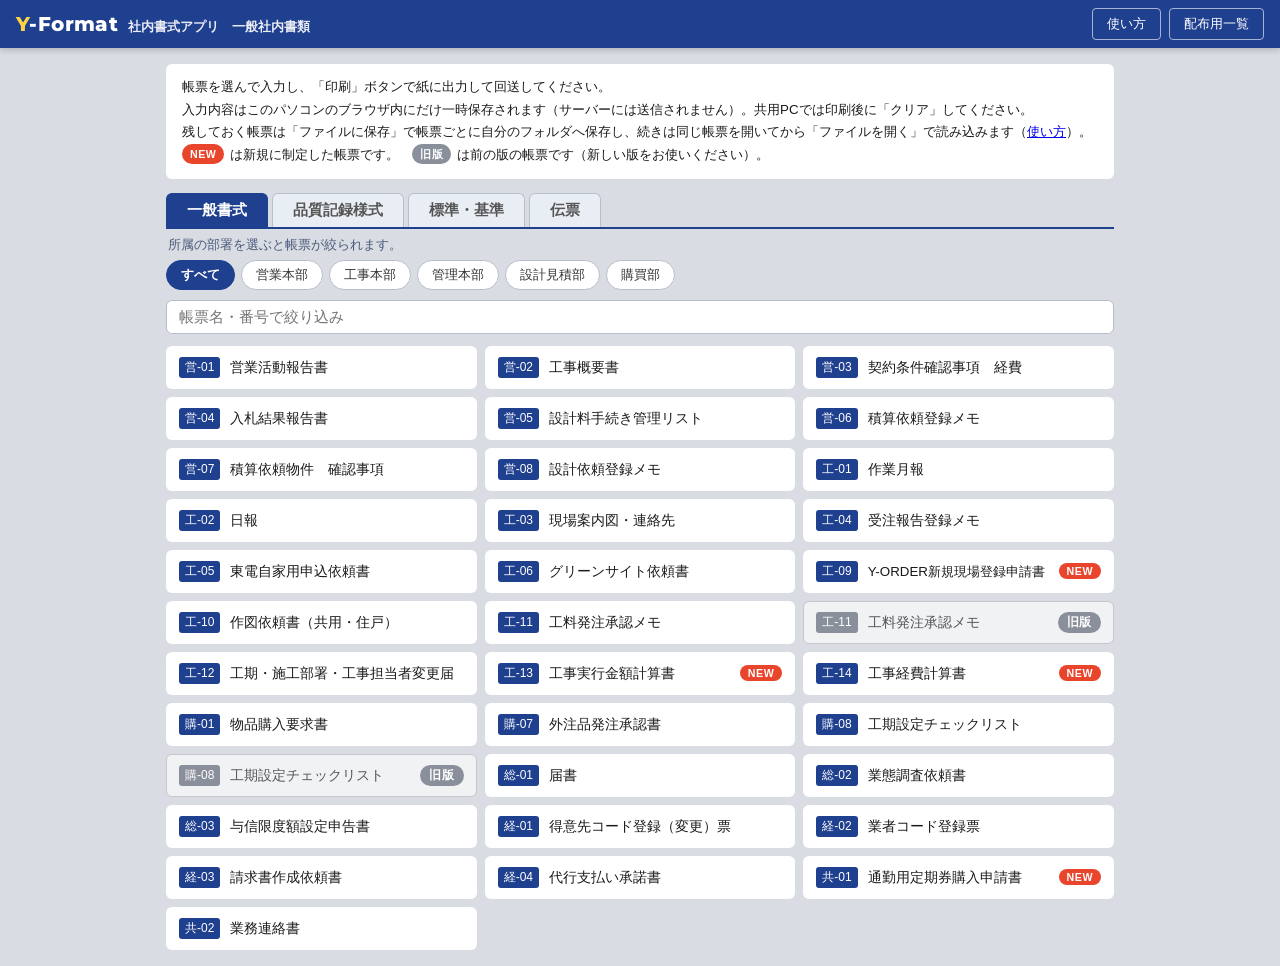
==== index.html @ 7295f406 "営-08 設計依頼登録メモ：見出しの幅を詰めて入力欄を広く - 営-06（PR #198）と同じ：表を48列にして見出し 38.7mm → 31mm、短い見出し（地上・地下・塔屋・住宅戸数・室数・病床" ====
<!doctype html>
<html lang="ja">
<head>
<meta charset="utf-8">
<meta name="viewport" content="width=device-width, initial-scale=1">
<title>Y-Format（社内書式アプリ）</title>
<link rel="icon" type="image/png" sizes="48x48" href="icons/favicon-48.png">
<link rel="icon" type="image/png" sizes="32x32" href="icons/favicon-32.png">
<link rel="apple-touch-icon" href="icons/apple-touch-icon.png">
<meta name="apple-mobile-web-app-title" content="Y-Format">
<link rel="manifest" href="manifest.json">
<meta name="theme-color" content="#1f3f8f">
<link rel="preconnect" href="https://fonts.googleapis.com">
<link rel="stylesheet" href="https://fonts.googleapis.com/css2?family=Montserrat:wght@800&display=swap">
<link rel="stylesheet" href="assets/app.css?v=2026111747"> <!-- 版番号は form.html と同じ -->
<style>
  .wrap { max-width: 980px; margin: 0 auto; padding: 16px; }
  .intro { background: #fff; border-radius: 6px; padding: 12px 16px; font-size: 10pt; line-height: 1.7; margin-bottom: 14px; }
  .search { width: 100%; font: inherit; font-size: 11pt; padding: 8px 12px; border: 1px solid #b8bfcc; border-radius: 6px; margin-bottom: 12px; }
  .list { display: grid; grid-template-columns: repeat(auto-fill, minmax(290px, 1fr)); gap: 8px; }
  .card {
    display: flex; align-items: center; gap: 10px;
    background: #fff; border-radius: 6px; padding: 10px 12px;
    text-decoration: none; color: inherit; border: 1px solid transparent;
  }
  a.card:hover { border-color: var(--accent); box-shadow: 0 1px 4px rgba(31,63,143,.25); }
  .card .no { font-size: 9pt; color: #fff; background: var(--accent); border-radius: 3px; padding: 2px 6px; white-space: nowrap; }
  /* 帳票名は1行で表示。入りきらない時だけ文字を小さくする（fitNames） */
  /* アプリ名 Y-Format（2026-10-21 決定）：ご案内と同じ Montserrat ExtraBold、Format は黄色 */
  .tb-title .app-sub { font-size: 10pt; margin-left: 10px; opacity: .9; font-weight: bold; }
  @media (max-width: 560px) { .tb-title .app-sub { display: none; } } /* スマホでは名前だけにしてボタンを1行に */
  .card .t { font-size: 10.5pt; line-height: 19px; white-space: nowrap; overflow: hidden; min-width: 0; }
  .card.wip { opacity: .55; }
  .card.wip .no { background: #888; }
  .card .badge { margin-left: auto; font-size: 8pt; color: #666; white-space: nowrap; }
  /* NEW マークの説明（カードの NEW と同じ見た目） */
  .intro .new-legend { display: inline-block; font-size: 8pt; font-weight: 800; color: #fff; background: #e8452c; border-radius: 99px; padding: 1px 8px; letter-spacing: .05em; vertical-align: 1px; margin-right: 2px; }
  .cats-hint { font-size: 9.5pt; color: #4a5a7a; margin: -2px 2px 6px; } /* 職種ボタンの説明（2026-11-09 ユーザー指定） */
  .cats { display: flex; flex-wrap: wrap; gap: 6px; margin-bottom: 10px; }
  .cats button { font: inherit; font-size: 10pt; padding: 5px 14px; border-radius: 99px; border: 1px solid #b8bfcc; background: #fff; color: #333; cursor: pointer; }
  .cats button:hover { border-color: var(--accent); }
  .cats button.on { background: var(--accent); border-color: var(--accent); color: #fff; font-weight: 700; }
  /* 書式の種類（一般書式／品質記録様式）：職種ボタンの上のタブ */
  .kinds { display: flex; gap: 0; margin-bottom: 10px; border-bottom: 2px solid var(--accent); }
  .kinds button { font: inherit; font-size: 11pt; font-weight: 700; padding: 7px 20px; border: 1px solid #b8bfcc; border-bottom: 0; border-radius: 6px 6px 0 0; background: #e9edf4; color: #555; cursor: pointer; margin-right: 4px; }
  .kinds button:hover { color: var(--accent); }
  .kinds button.on { background: var(--accent); border-color: var(--accent); color: #fff; }
  @media (max-width: 560px) { .kinds button { padding: 7px 9px; font-size: 10pt; white-space: nowrap; margin-right: 3px; } } /* タブが4つ（標準・基準を追加）でもスマホで1行に */
  .card.q .no { background: #2e7d5b; } /* 品質記録様式の番号は緑 */
  .list .empty { grid-column: 1 / -1; color: #666; font-size: 10pt; padding: 12px 4px; }
  .card .common { font-size: 8pt; color: #4a5a7a; background: #e6ecf7; border-radius: 3px; padding: 1px 5px; white-space: nowrap; }
  .card .new { margin-left: auto; font-size: 8pt; font-weight: 800; color: #fff; background: #e8452c; border-radius: 99px; padding: 2px 8px; letter-spacing: .05em; white-space: nowrap; }
  /* β版：カード全体の色と枠、右端のマークで目立たせる（ユーザー指定） */
  .card.beta { background: #f6effc; border-color: #7b3fb5; }
  .card .beta-mark, .intro .beta-legend { font-weight: 800; color: #fff; background: #7b3fb5; border-radius: 99px; letter-spacing: .05em; white-space: nowrap; }
  .card .beta-mark { margin-left: auto; flex: none; font-size: 9pt; padding: 2px 9px; }
  .intro .beta-legend { display: inline-block; font-size: 8pt; padding: 1px 8px; vertical-align: 1px; margin-right: 2px; }
  /* 旧版：新しい版（縦）を正規版にした帳票の前の版（A4横）。カードを灰色にして右端に「旧版」（2026-11-17 ユーザー指定） */
  .card.old { background: #f1f2f4; border-color: #c3c7ce; color: #555; }
  .card.old .no { background: #8a909b; }
  .card .old-mark, .intro .old-legend { font-weight: 800; color: #fff; background: #8a909b; border-radius: 99px; letter-spacing: .05em; white-space: nowrap; }
  .card .old-mark { margin-left: auto; flex: none; font-size: 9pt; padding: 2px 9px; }
  .intro .old-legend { display: inline-block; font-size: 8pt; padding: 1px 8px; vertical-align: 1px; margin-right: 2px; }
  /* 伝票タブ：別アプリへのリンク。カード全体でアプリを開き、右の「使い方」は別リンク（2026-11-11） */
  .card.slip { position: relative; }
  .card.slip:hover { border-color: var(--accent); box-shadow: 0 1px 4px rgba(31,63,143,.25); }
  .card.slip a.t { color: inherit; text-decoration: none; }
  .card.slip a.t::after { content: ''; position: absolute; inset: 0; } /* カード全体をクリックできるように */
  .card.slip .guide { position: relative; z-index: 1; margin-left: auto; flex: none; font-size: 9pt; color: var(--accent); background: #e6ecf7; border-radius: 99px; padding: 2px 10px; text-decoration: none; white-space: nowrap; }
  .card.slip .guide:hover { background: var(--accent); color: #fff; }
  /* 折りたたみ欄（catalog.js の group。例：定期券起票者専用）。一覧の下に区切って置き、初めは閉じておく（2026-11-11） */
  .grp { grid-column: 1 / -1; margin-top: 10px; border-top: 1px dashed #b8bfcc; padding-top: 10px; }
  .grp-head { font: inherit; font-size: 10pt; font-weight: 700; color: #4a5a7a; background: #eef1f6; border: 1px solid #c9d0dc; border-radius: 6px; padding: 6px 14px; cursor: pointer; }
  .grp-head:hover { border-color: var(--accent); color: var(--accent); }
  .grp-head .arw { display: inline-block; width: 1em; margin-right: 6px; font-size: 9pt; transition: transform .15s; }
  .grp.open .grp-head .arw { transform: rotate(90deg); }
  .grp-head .ct { font-weight: 400; margin-left: 2px; }
  .grp-body { display: none; grid-template-columns: repeat(auto-fill, minmax(290px, 1fr)); gap: 8px; margin-top: 8px; }
  .grp.open .grp-body { display: grid; }
</style>
</head>
<body>
<div class="toolbar"><div class="tb-title"><span class="app-name"><span class="y">Y</span>-Format</span><span class="app-sub" id="sub">社内書式アプリ　一般社内書類</span></div><button onclick="location.href='torisetsu.html'">使い方</button><button onclick="location.href='list.html'">配布用一覧</button></div>
<div class="wrap">
  <div class="intro">
    帳票を選んで入力し、「印刷」ボタンで紙に出力して回送してください。<br>
    入力内容はこのパソコンのブラウザ内にだけ一時保存されます（サーバーには送信されません）。共用PCでは印刷後に「クリア」してください。<br>
    残しておく帳票は「ファイルに保存」で帳票ごとに自分のフォルダへ保存し、続きは同じ帳票を開いてから「ファイルを開く」で読み込みます（<a href="torisetsu.html">使い方</a>）。<br>
    <span class="new-legend">NEW</span> は新規に制定した帳票です。　<span class="old-legend">旧版</span> は前の版の帳票です（新しい版をお使いください）。
  </div>
  <div class="kinds" id="kinds"></div>
  <div class="cats-hint">所属の部署を選ぶと帳票が絞られます。</div>
  <div class="cats" id="cats"></div>
  <input class="search" type="search" placeholder="帳票名・番号で絞り込み" id="q">
  <div class="list" id="list"></div>
</div>
<script src="forms/catalog.js?v=2026111747"></script>
<script>
  (function () {
    var list = document.getElementById('list');
    var catsEl = document.getElementById('cats');
    var KEY = 'shoshiki:_cat'; // 選んだ職種を覚えておく（このブラウザだけ）
    var cur = '';
    try { cur = localStorage.getItem(KEY) || ''; } catch (e) {}
    // 書式の種類（一般書式／品質記録様式）。これも覚えておく。初期値は一般書式
    var kindsEl = document.getElementById('kinds');
    var KKEY = 'shoshiki:_kind';
    var kind = '一般';
    try { kind = localStorage.getItem(KKEY) || '一般'; } catch (e) {}
    // ?kind=伝票 のようにURLで種類を指定して開ける（伝票アプリの配布用PDFのQR・ボタンから伝票タブを直接開く。2026-11-11）
    var qkind = null;
    try { qkind = new URLSearchParams(location.search).get('kind'); } catch (e) {}
    if (qkind && KINDS.some(function (k) { return k[0] === qkind; })) {
      kind = qkind;
      try { localStorage.setItem(KKEY, kind); } catch (e) {}
    }
    if (!KINDS.some(function (k) { return k[0] === kind; })) kind = '一般';
    var SUB = { '一般': '社内書式アプリ　一般社内書類', '品質': '社内書式アプリ　品質記録様式', '標準': '社内書式アプリ　標準・基準', '伝票': '社内書式アプリ　伝票' };
    // 職種の絞り込みをしない種類と、そのときの案内（伝票は別アプリへのリンク。標準・基準は 2026-11-20 ユーザー指定で部署タグなし）
    var NO_CATS = {
      '伝票': '伝票は別のアプリが新しいタブで開きます。「使い方」から操作の説明を見られます。',
      '標準': '標準・基準の様式は、部署に関係なくすべて表示しています。'
    };
    var hintEl = document.querySelector('.cats-hint');
    var HINT = hintEl.textContent;
    function renderKinds() {
      kindsEl.innerHTML = '';
      KINDS.forEach(function (k) {
        var b = document.createElement('button');
        b.type = 'button';
        b.textContent = k[1];
        if (k[0] === kind) b.className = 'on';
        b.onclick = function () {
          kind = k[0];
          try { localStorage.setItem(KKEY, kind); } catch (e) {}
          renderKinds(); renderCats(); render();
        };
        kindsEl.appendChild(b);
      });
      document.getElementById('sub').textContent = SUB[kind];
    }
    var q = '';
    function inCat(c) { return !cur || c.cat === '共通' || (Array.isArray(c.cat) && c.cat.indexOf(cur) >= 0); }
    // 選んでいる種類の職種ボタン（共通の職種＋種類ごとの追加分）
    function catsOf() { return CATS.concat((window.KIND_CATS || {})[kind] || []); }
    function renderCats() {
      catsEl.innerHTML = '';
      catsEl.style.display = NO_CATS[kind] ? 'none' : '';
      hintEl.textContent = NO_CATS[kind] || HINT;
      if (NO_CATS[kind]) return; // 選んでいた職種（cur）は覚えたまま。ほかのタブに戻ると元どおり
      if (cur && catsOf().indexOf(cur) < 0) cur = ''; // ほかの種類にしかない職種を選んでいたら「すべて」に戻す
      [''].concat(catsOf()).forEach(function (name) {
        var b = document.createElement('button');
        b.type = 'button';
        b.textContent = name || 'すべて';
        if (name === cur) b.className = 'on';
        b.onclick = function () {
          cur = name;
          try { localStorage.setItem(KEY, cur); } catch (e) {}
          renderCats(); render();
        };
        catsEl.appendChild(b);
      });
    }
    // 折りたたみ欄（catalog.js の group）。開け閉めはこのブラウザで覚える。初めは閉じている
    var GKEY = 'shoshiki:_grp:';
    function grpOpen(name) { try { return localStorage.getItem(GKEY + name) === '1'; } catch (e) { return false; } }
    function groupBox(name, cards) {
      var box = document.createElement('div');
      box.className = 'grp';
      var head = document.createElement('button');
      head.type = 'button';
      head.className = 'grp-head';
      var body = document.createElement('div');
      body.className = 'grp-body';
      cards.forEach(function (el) { body.appendChild(el); });
      var forced = !!q; // 絞り込み中は、当てはまった帳票が見えるように開いておく
      function show(open) {
        box.classList.toggle('open', open);
        head.innerHTML = '<span class="arw"></span><span class="nm"></span><span class="ct"></span>';
        head.querySelector('.arw').textContent = '▶'; // 開いたら CSS で下向きに回す
        head.querySelector('.nm').textContent = name;
        head.querySelector('.ct').textContent = '（' + cards.length + '件）';
        head.setAttribute('aria-expanded', open ? 'true' : 'false');
      }
      show(forced || grpOpen(name));
      head.onclick = function () {
        var open = !box.classList.contains('open');
        try { localStorage.setItem(GKEY + name, open ? '1' : '0'); } catch (e) {}
        show(open);
        if (open) fitNames();
      };
      box.appendChild(head);
      box.appendChild(body);
      return box;
    }
    function render() {
      list.innerHTML = '';
      var groups = {}, gorder = [];
      CATALOG.forEach(function (c) {
        if ((c.kind || '一般') !== kind) return;
        if (c.hidden) return; // 一覧から外した帳票（定義は残す。catalog.js の hidden）
        if (!NO_CATS[kind] && !inCat(c)) return;
        if (q && (c.no + c.title + (c.old || '')).indexOf(q) < 0) return; // old：旧番号（般-14 など）でも見つかる
        var el = c.url ? slipCard(c) : formCard(c); // 伝票：別アプリへのリンク
        if (c.group) { // 担当者だけが使うもの：一覧の下の折りたたみ欄にまとめる
          if (!groups[c.group]) { groups[c.group] = []; gorder.push(c.group); }
          groups[c.group].push(el);
          return;
        }
        list.appendChild(el);
      });
      gorder.forEach(function (g) { list.appendChild(groupBox(g, groups[g])); });
      if (!list.children.length) {
        var em = document.createElement('div');
        em.className = 'empty';
        em.textContent = '該当する帳票はまだありません。';
        list.appendChild(em);
      }
      fitNames();
    }
    function formCard(c) {
        var el = document.createElement('a');
        el.className = 'card' + (c.kind === '品質' || c.kind === '標準' ? ' q' : '') + (c.isBeta ? ' beta' : '') + (c.isOld ? ' old' : '');
        el.href = 'form.html?id=' + c.id;
        el.innerHTML = '<span class="no"></span><span class="t"></span>';
        el.querySelector('.no').textContent = c.no;
        el.querySelector('.t').textContent = c.title;
        if (cur && c.cat === '共通') { var cm = document.createElement('span'); cm.className = 'common'; cm.textContent = '共通'; el.querySelector('.t').after(cm); }
        if (c.isNew) { var nw = document.createElement('span'); nw.className = 'new'; nw.textContent = 'NEW'; el.appendChild(nw); }
        if (c.isBeta) { var bt = document.createElement('span'); bt.className = 'beta-mark'; bt.textContent = 'β版'; el.appendChild(bt); }
        if (c.isOld) { var od = document.createElement('span'); od.className = 'old-mark'; od.textContent = '旧版'; el.appendChild(od); } // 前の版（catalog.js の isOld）
        return el;
    }
    // 伝票アプリのカード（catalog.js の url・guide・color）。アプリも使い方も新しいタブで開く
    function slipCard(c) {
      var el = document.createElement('div');
      el.className = 'card slip';
      el.innerHTML = '<span class="no"></span><a class="t" target="_blank" rel="noopener"></a>';
      var no = el.querySelector('.no');
      no.textContent = c.no;
      if (c.color) no.style.background = c.color;
      var t = el.querySelector('.t');
      t.textContent = c.title;
      t.href = c.url;
      if (c.guide) {
        var g = document.createElement('a');
        g.className = 'guide'; g.target = '_blank'; g.rel = 'noopener';
        g.href = c.guide; g.textContent = '📖 使い方';
        el.appendChild(g);
      }
      return el;
    }
    // 帳票名がカードに入りきらない時は、1行に収まるまで文字を小さくする（下限 8pt）
    function fitNames() {
      list.querySelectorAll('.card .t').forEach(function (t) {
        t.style.fontSize = '';
        var pt = 10.5;
        while (t.scrollWidth > t.clientWidth && pt > 8) { pt -= 0.25; t.style.fontSize = pt + 'pt'; }
      });
    }
    var rt;
    window.addEventListener('resize', function () { clearTimeout(rt); rt = setTimeout(fitNames, 100); });
    if (document.fonts) document.fonts.ready.then(fitNames);
    document.getElementById('q').addEventListener('input', function (e) { q = e.target.value.trim(); render(); });
    renderKinds(); renderCats(); render();
  })();
</script>
</body>
</html>
---- assets/app.css ----
/* 社内書式アプリ 共通スタイル — 全帳票で同じ見た目にする */
:root {
  --ink: #1a1a1a;
  --line: #333;
  --line-weak: #9a9a9a;
  --label-bg: #eef0f3;
  --input-bg: #fff8d6;
  --input-focus: #ffefa3;
  --accent: #1f3f8f;
  --toolbar-bg: #1f3f8f;
  /* 記述欄の罫線（7mm間隔）。グラデーションの1px線は印刷で欠けるのでSVGで描く */
  --rule-line: url("data:image/svg+xml,%3Csvg xmlns='http://www.w3.org/2000/svg' width='100' height='7' viewBox='0 0 100 7' preserveAspectRatio='none'%3E%3Crect x='0' y='6.6' width='100' height='0.3' fill='%239a9a9a'/%3E%3C/svg%3E");
  --font: "BIZ UDPGothic", "BIZ UDPゴシック", "Yu Gothic UI", "Meiryo", sans-serif;
}

* { box-sizing: border-box; }
html, body { margin: 0; }
body {
  background: #d9dde3;
  color: var(--ink);
  font-family: var(--font);
  font-size: 10pt;
}

/* ---------- 画面上部のツールバー（印刷しない） ---------- */
.toolbar {
  position: sticky; top: 0; z-index: 10;
  display: flex; align-items: center; gap: 8px; flex-wrap: wrap;
  padding: 8px 16px;
  background: var(--toolbar-bg); color: #fff;
  box-shadow: 0 2px 6px rgba(0,0,0,.2);
}
.toolbar .tb-title { font-weight: bold; font-size: 11pt; margin-right: auto; }
.toolbar .tb-title a { color: #fff; text-decoration: none; opacity: .8; font-weight: normal; }
/* アプリ名 Y-Format（2026-10-21 決定）：Montserrat ExtraBold、「Y」だけ黄色・以降は白 */
.app-name { font-family: "Montserrat", "Segoe UI", Arial, sans-serif; font-weight: 800; letter-spacing: .02em; color: #fff; }
.app-name .y { color: #ffd23f; }
.toolbar .tb-title .app-name { font-size: 15pt; }
.toolbar .tb-title a.tb-home { opacity: 1; display: inline-flex; align-items: baseline; gap: 6px; }
.toolbar .tb-title a.tb-home .app-name { font-size: 13pt; }
.toolbar .tb-title a.tb-home .sep { opacity: .7; font-weight: normal; }
.toolbar button {
  font: inherit; font-size: 10pt;
  padding: 6px 14px; border: 1px solid rgba(255,255,255,.6); border-radius: 4px;
  background: transparent; color: #fff; cursor: pointer;
}
.toolbar button.primary { background: #fff; color: var(--toolbar-bg); font-weight: bold; }
.toolbar button:hover { background: rgba(255,255,255,.15); }
.toolbar button.primary:hover { background: #e8ecf7; }
.toolbar button.tb-attach { background: rgba(255,210,63,.18); border-color: #ffd23f; } /* 付属帳票を開くボタン（工-04 など） */
.toolbar .saved { font-size: 9pt; opacity: .8; min-width: 7em; }
.toolbar .tb-zoom { display: inline-flex; align-items: center; gap: 2px; }
.toolbar .tb-zoom button { padding: 6px 10px; }
.toolbar .tb-zoom button.tb-zoom-pct { min-width: 4.2em; padding: 6px 4px; border-color: transparent; text-align: center; }

/* ---------- 用紙の拡大・縮小（ツールバーは拡大せず、横にスクロールしても画面の上に残す） ---------- */
.zoom-app { width: max-content; min-width: 100%; }
.zoom-app > .toolbar { left: 0; width: var(--tb-w, 100%); }
.zoom-stage { margin: 0 auto; }
.zoom-box { display: flow-root; width: max-content; transform-origin: 0 0; }

/* ---------- 用紙 ---------- */
.sheet {
  background: #fff;
  margin: 16px auto;
  box-shadow: 0 2px 10px rgba(0,0,0,.25);
  padding: 10mm 12mm 8mm;
  display: flex; flex-direction: column;
  position: relative;
}
.sheet.A4.portrait  { width: 210mm; min-height: 297mm; }
.sheet.A4.landscape { width: 297mm; min-height: 210mm; }
.sheet.A3.portrait  { width: 297mm; min-height: 420mm; }
.sheet.A3.landscape { width: 420mm; min-height: 297mm; }
.sheet.B4.landscape { width: 364mm; min-height: 257mm; }
.sheet.B4.portrait  { width: 257mm; min-height: 364mm; }
.sheet-body { flex: 1; display: flex; flex-direction: column; gap: 4mm; }

/* ---------- ヘッダー：タイトル（左）＋押印欄（右） ---------- */
.f-header {
  display: flex; align-items: flex-start; gap: 6mm;
  margin-bottom: 4mm;
}
.f-head-left { flex: 1; min-width: 0; align-self: stretch; display: flex; flex-direction: column; align-items: flex-start; }
.f-head-left .head-blocks { margin-top: auto; padding-top: 3mm; align-self: stretch; }
.f-code { font-size: 8pt; color: #555; letter-spacing: .05em; }
.f-code .f-iso { margin-left: 5mm; letter-spacing: 0; } /* ISOの要求事項（番号の後ろに間を空けて） */
.f-title {
  font-size: 20pt; font-weight: bold; letter-spacing: .3em;
  margin: 1mm 0 2mm;
  padding-bottom: 1.5mm;
  border-bottom: 3px double var(--line);
  display: inline-block; min-width: min(70mm, 100%); white-space: nowrap;
}
/* 配布用一覧（list.html）用。帳票画面では app.js の fitTitles が自動で縮める */
.f-title.long { font-size: 17pt; letter-spacing: .15em; }
.f-title.xlong { font-size: 15pt; letter-spacing: .05em; }
.f-sub { font-size: 9pt; margin-left: .5em; letter-spacing: 0; font-weight: normal; }
.f-meta { display: flex; flex-wrap: wrap; gap: 1.5mm 6mm; font-size: 9.5pt; }
.f-meta { align-self: stretch; }
.f-meta .m-item { display: flex; align-items: baseline; gap: 2mm; }
.f-meta .m-item.right { margin-left: auto; }
.f-meta .m-label { color: #333; white-space: nowrap; }
.f-meta .m-val { border-bottom: 1px solid var(--line); min-width: 38mm; }
.f-meta .m-item.big { font-size: 13pt; font-weight: bold; }
.f-meta .m-item.big .inp { font-size: 13pt; font-weight: bold; }
.f-meta .m-item.newline { flex-basis: 100%; }
/* lg：文字を大きく（表題の代わりに選ぶ区分など。本-営業-A0001 の設計・積算） */
.f-meta .m-item.lg { font-size: 12pt; align-items: center; }
.f-meta .m-item.lg .checks { gap: 0 5mm; padding: 0 1mm; }
.f-meta .m-item.lg .checks label { font-size: 12pt; gap: 1.5mm; }
.f-meta .m-item.lg .checks .box { width: 4.2mm; height: 4.2mm; font-size: 10pt; }
.f-meta .m-item.noline .m-val { border-bottom: none; }
/* fixw：入力欄の幅を w（mm）ちょうどにする（短い欄を検査日と同じ行に並べるとき） */
.f-meta .m-item.fixw .inp { width: 100%; }
/* 印刷では日付と同じ高さ（文字の高さ）にして、横の検査日と行をそろえる */
@media print { .f-meta .m-item.fixw .inp { height: auto; min-height: 0; padding-top: 0; padding-bottom: 0; } }

/* 押印欄 */
/* 押印欄：入りきらないときは上下2段に折り返す（右寄せ） */
.stamps { display: flex; gap: 2mm; flex-shrink: 0; flex-wrap: wrap; justify-content: flex-end; max-width: 140mm; }
.sheet.landscape .stamps { max-width: 200mm; }
/* stampClass: 'stack' … 押印欄のグループを必ず上下に並べる */
.stamps.stack { flex-direction: column; align-items: flex-end; }
.stamp-group { display: flex; border: 1.2px solid var(--line); }
.stamp-group .sg-label {
  writing-mode: vertical-rl; text-orientation: upright;
  font-size: 8pt; letter-spacing: .15em;
  background: var(--label-bg);
  border-right: 1px solid var(--line);
  padding: 1mm .8mm; display: flex; align-items: center; justify-content: center;
}
.stamp-box { width: 20mm; display: flex; flex-direction: column; }
.stamp-box + .stamp-box { border-left: 1px solid var(--line); }
.stamp-box .sb-label {
  height: 5mm; line-height: 5mm; text-align: center;
  font-size: 7.5pt; white-space: nowrap; overflow: hidden;
  background: var(--label-bg); border-bottom: 1px solid var(--line);
  letter-spacing: .05em;
}
.bottom-stamps { display: flex; justify-content: flex-end; align-items: flex-end; gap: 4mm; margin-top: 3mm; }
.bottom-stamps .notes { flex: 1; }
.stamp-box .sb-label.tight { font-size: 6.5pt; letter-spacing: 0; }
.stamp-box .sb-label.two { font-size: 6pt; line-height: 2.3mm; padding-top: .2mm; letter-spacing: 0; }
.stamp-box .sb-area { height: 20mm; position: relative; }
/* 押印欄の日付（stamps の dates）。空欄なら「/　　/」を印字して手書き */
.stamp-box .sb-date { height: 4.5mm; } /* 日付の下の罫線なし（ユーザー指定） */
.stamp-box .sb-date .inp { height: 100%; min-height: 0; padding: 0; font-size: 8pt; text-align: center; }
.stamp-box .sb-date .inp::placeholder { color: #888; opacity: 1; }
@media print { .stamp-box .sb-date .inp::placeholder { color: #000 !important; } }
.stamp-box .sb-area.dated { height: 15.5mm; }
/* 兼務の役職名（工事本部長・RE部長・支店長など）は押印部に薄く印字 */
.stamp-box .sb-roles {
  position: absolute; inset: 0; display: flex; align-items: center; justify-content: center;
  text-align: center; font-size: 6.5pt; line-height: 1.45; color: #b3bac6; pointer-events: none;
}
/* 本人欄のデート印 */
/* 印の大きさは全帳票共通（直径14.4mm）。押印欄は20mm角。本文中の小さい欄ではみ出してよい */
.self-stamp { display: flex; align-items: center; justify-content: center; cursor: pointer; overflow: visible; }
.self-stamp:hover { background: #f3f6fc; }
.self-stamp svg { width: 14.4mm; height: 14.4mm; flex-shrink: 0; display: block; overflow: visible; position: relative; z-index: 1; }
/* 三文判風の認印（selfStampStyle: inkan）は直径10.5mm */
.self-stamp svg.inkan-stamp { width: 10.5mm; height: 10.5mm; }
/* 本文中の「氏名［　］印」欄 */
table.grid td.stamp-cell { position: relative; overflow: visible; }
table.grid td.stamp-cell .self-stamp { position: absolute; inset: 0; }
.stamp-mark { font-size: 9pt; }
.self-hint { font-size: 6.5pt; color: #8a94a6; text-align: center; line-height: 1.3; }
/* 役職名（「発行」など）を残している本人欄では、「クリックで押印」は欄の下に寄せて重ならないように（2026-11-18） */
.sb-roles + .self-hint { position: absolute; left: 0; right: 0; bottom: .8mm; font-size: 5.5pt; line-height: 1.2; }
.stamp-dialog { border: 0; border-radius: 8px; padding: 18px 20px; width: min(460px, calc(100vw - 32px)); box-shadow: 0 8px 30px rgba(0,0,0,.3); font-family: var(--font); }
.stamp-dialog::backdrop { background: rgba(0,0,0,.35); }
.stamp-dialog h3 { margin: 0 0 6px; font-size: 12pt; }
.stamp-dialog .sd-note { margin: 0 0 12px; font-size: 9pt; color: #555; line-height: 1.6; }
.stamp-dialog .sd-body { display: flex; gap: 16px; align-items: center; }
.stamp-dialog .sd-fields { flex: 1; display: flex; flex-direction: column; gap: 9px; font-size: 10pt; }
.stamp-dialog .sd-fields > label { display: flex; align-items: center; gap: 8px; }
.stamp-dialog input[type=text], .stamp-dialog select { font: inherit; padding: 4px 6px; border: 1px solid #b8bfcc; border-radius: 4px; flex: 1; }
.stamp-dialog .sd-colors { display: flex; gap: 12px; align-items: center; }
.stamp-dialog .sd-colors label { display: flex; align-items: center; gap: 4px; }
.stamp-dialog .sd-prev { width: 96px; height: 96px; flex-shrink: 0; display: flex; align-items: center; justify-content: center; border: 1px solid #e0e6ef; border-radius: 6px; background: #fafcff; }
.stamp-dialog .sd-prev svg { width: 84px; height: 84px; }
.stamp-dialog .sd-empty { font-size: 8pt; color: #999; text-align: center; }
.stamp-dialog .sd-btns { display: flex; justify-content: flex-end; margin-top: 14px; }
.stamp-dialog .sd-btns button { font: inherit; padding: 6px 18px; border-radius: 4px; border: 1px solid var(--accent); background: var(--accent); color: #fff; cursor: pointer; }

/* ---------- 項目表（ラベル＋入力） ---------- */
table.grid {
  width: 100%; border-collapse: collapse; table-layout: fixed;
  border: 1.2px solid var(--line);
}
table.grid td, table.grid th {
  border: 1px solid var(--line);
  padding: 0; height: 8mm; vertical-align: middle;
  font-weight: normal;
}
table.grid th, table.grid td.lbl {
  background: var(--label-bg);
  text-align: center; font-size: 9pt; padding: 0 1.5mm;
  letter-spacing: .05em; line-height: 1.25;
}
table.grid td.lbl.left { text-align: left; }
/* 見出しの中の小さな入力欄（税率など） */
.lbl-field { display: inline-flex; align-items: center; white-space: nowrap; }
.lbl-field .inp { width: 9mm; min-height: 5mm; height: 5mm; padding: 0 .5mm; font-size: 9pt; }
/* 必須記入欄（元Excelの色塗り欄） */
table.grid td.lbl.req { background: #fbe0c6; }
table.grid td.txt { padding: 0 2mm; font-size: 9pt; }
table.grid td.note { padding: 1mm 2mm; font-size: 8pt; color: #333; white-space: pre-line; line-height: 1.5; }
table.grid tr.thin td { height: 6mm; }
table.grid tfoot td { border-top: 1.5px solid var(--line); }
/* 明細表の行の組（groupRows）：組の境目を太く、まとめた列は中央に */
table.grid tr.grp-start > td { border-top: 1.5px solid var(--line); }
table.grid td.grp-cell .inp { text-align: center; padding: 0; }
/* 日ごとのコピー・貼り付け（groupCopy）：まとめた列をクリックするとメニュー */
table.grid td.grp-copy { cursor: pointer; }
table.grid td.grp-copy:hover { background: #e6eeff; }
table.grid td.grp-copy .inp { cursor: pointer; }
.grp-menu { position: absolute; z-index: 50; display: flex; flex-direction: column; background: #fff; border: 1px solid #b8bfcc; border-radius: 6px; box-shadow: 0 4px 14px rgba(0,0,0,.18); padding: 4px; }
.grp-menu button { font: inherit; font-size: 10pt; text-align: left; padding: 6px 12px; border: 0; background: none; border-radius: 4px; cursor: pointer; white-space: nowrap; }
.grp-menu button:hover:not(:disabled) { background: #e6eeff; }
.grp-menu button:disabled { color: #aaa; cursor: default; }
/* 項目の多い帳票用（登録メモ類） */
table.grid.dense td, table.grid.dense th { height: 5mm; }
table.grid.dense .date-wrap .pv { font-size: 8.5pt; }
table.grid.dense td.lbl, table.grid.dense th { font-size: 8pt; letter-spacing: 0; padding: 0 1mm; }
table.grid.dense td.lbl.left { padding-left: 1.5mm; }
table.grid.dense .inp { font-size: 9pt; min-height: 4.8mm; }
table.grid.dense .unit, table.grid.dense td.txt { font-size: 8pt; }
table.grid.dense .checks label { font-size: 8.5pt; }
table.grid.dense td.sec { background: #dfe4ec; font-weight: bold; text-align: left; padding-left: 2mm; font-size: 8.5pt; letter-spacing: .1em; }
table.grid.dense tr.thin td { height: 4.4mm; }
table.grid.dense tr.thin td.lbl { font-size: 7pt; }
table.grid.dense tr.thin .inp { font-size: 7.5pt; min-height: 4mm; }
.blk-title {
  font-size: 10.5pt; font-weight: bold; margin: 0 0 1mm;
  padding-left: 2mm; border-left: 4px solid var(--accent);
}
.cell-wrap { display: flex; align-items: center; gap: 1mm; padding: 0 1.5mm; height: 100%; }
.cell-wrap .unit { white-space: nowrap; font-size: 9pt; }

/* ---------- 入力部品 ---------- */
.inp {
  font: inherit; font-size: 10pt; color: var(--ink);
  width: 100%; height: 100%; min-height: 7mm;
  border: 0; outline: 0; margin: 0;
  padding: 0 1.5mm;
  background: var(--input-bg);
}
.inp:focus { background-color: var(--input-focus); box-shadow: inset 0 0 0 1.5px var(--accent); }
.inp.num { text-align: right; font-variant-numeric: tabular-nums; }
.inp.center { text-align: center; }
.inp.calc { background: transparent; }
/* mark：クリックで〇を付け外し（休日など） */
.inp.mark-btn { display: block; width: 100%; height: 100%; padding: 0; border: 0; background: transparent; text-align: center; cursor: pointer; font: inherit; }
.inp.mark-btn:hover { background: rgba(0, 0, 0, .05); }
@media print { .inp.mark-btn:hover { background: transparent; } }
select.inp { appearance: none; -webkit-appearance: none; cursor: pointer; }
textarea.inp {
  resize: none; display: block; padding: 1mm 2mm;
  line-height: 7mm;
  background-image: var(--rule-line);
  background-color: var(--input-bg);
  background-attachment: local;
  background-position: 0 1mm;
  background-size: 100% 7mm;
}
textarea.inp.plain { background-image: none; line-height: 1.5; }
/* 罫線の切り替えができる記述欄（.lt）は、罫線なしでも行の間隔を罫線ありと同じにする（切り替えても文字の位置が動かない） */
textarea.inp.lt.plain { line-height: 7mm; }
/* 表の中の記述欄の「罫線」ボタン（右上、画面だけ） */
td.ln-cell { position: relative; }
td.ln-cell textarea.inp { padding-right: 11mm; }
.ln-btn { position: absolute; top: 2px; right: 2px; z-index: 2; font: inherit; font-size: 7pt; line-height: 1.4; padding: 0 6px; border-radius: 99px; border: 1px solid #b8bfcc; background: #fff; color: #777; cursor: pointer; }
.ln-btn:hover { border-color: var(--accent); color: var(--accent); }
.ln-btn.on { background: var(--accent); border-color: var(--accent); color: #fff; }
.date-wrap { display: flex; align-items: center; height: 100%; }
.date-wrap input[type=date] { flex: 1; }
/* iPad・iPhone の Safari は日付の入力に最小の幅があり、狭い欄では隣の罫線にかぶって線が消えて見える（台帳の発行日・廃止日。修正指示書） */
@supports (-webkit-touch-callout: none) {
  .date-wrap { min-width: 0; overflow: hidden; }
  .date-wrap input[type=date] { -webkit-appearance: none; appearance: none; min-width: 0; width: 100%; }
}
.pv { display: none; }
/* 期間（日付〜日付） */
.range-wrap { display: flex; align-items: center; height: 100%; }
.range-wrap .date-wrap { flex: 1; min-width: 0; }
.range-wrap .date-wrap input { min-width: 0; } /* 狭い欄でも日付の入力がはみ出さないように（本-品質-A0047 のヘッダー） */
.range-sep { padding: 0 1.5mm; }
.range-dow { white-space: nowrap; font-size: 9.5pt; padding-right: 1mm; }
table.grid .date-wrap .pv { text-align: right; font-size: 9.5pt; }

/* チェック選択（□ 選択肢） */
.checks { display: flex; flex-wrap: wrap; gap: .5mm 4mm; padding: 1mm 2mm; align-items: center; height: 100%; }
.checks label { display: inline-flex; align-items: center; gap: 1mm; cursor: pointer; white-space: nowrap; font-size: 9.5pt; }
.checks input { display: none; }
.checks .box {
  width: 3.6mm; height: 3.6mm; border: 1px solid var(--line);
  display: inline-flex; align-items: center; justify-content: center;
  font-size: 9pt; line-height: 1; background: var(--input-bg);
}
.checks input:checked + .box::after { content: "✓"; font-weight: bold; }

/* 自由記述欄 */
.free { border: 1.2px solid var(--line); display: flex; flex-direction: column; }
.free .free-label {
  background: var(--label-bg); border-bottom: 1px solid var(--line);
  padding: 1mm 2mm; font-size: 9pt; letter-spacing: .1em;
}
/* 備考の「罫線 なし／あり」切り替え（lineToggle、画面だけ） */
.free .free-label.has-toggle { display: flex; align-items: center; }
.free .line-toggle { margin-left: auto; display: inline-flex; align-items: center; gap: 2px; font-size: 8pt; letter-spacing: 0; color: #555; }
.free .line-toggle button { font: inherit; font-size: 8pt; padding: 1px 8px; border: 1px solid #b8bfcc; background: #fff; color: #555; cursor: pointer; }
.free .line-toggle button:first-of-type { border-radius: 99px 0 0 99px; margin-left: 4px; }
.free .line-toggle button:last-of-type { border-radius: 0 99px 99px 0; border-left: 0; }
.free .line-toggle button.on { background: var(--accent); border-color: var(--accent); color: #fff; font-weight: bold; }
/* 備考・内容への画像の貼り付け（images）：文章の下に並べる。追加・削除のボタンは画面だけ */
.free .img-tools { margin-left: auto; }
.free .img-tools + .line-toggle { margin-left: 8px; }
.free .img-tools button { font: inherit; font-size: 8pt; letter-spacing: 0; padding: 1px 10px; border: 1px solid #b8bfcc; border-radius: 99px; background: #fff; color: #333; cursor: pointer; }
.free .img-tools button:hover { border-color: var(--accent); }
.free-imgs { display: flex; flex-wrap: wrap; gap: 2mm; padding: 2mm; align-items: flex-start; }
.free-img { position: relative; max-width: calc(50% - 1mm); }
.free-img img { display: block; max-width: 100%; max-height: var(--img-h, 75mm); }
/* 画像があるときは文章欄を縮めて、画像の分の場所を空ける */
.free.has-img-items textarea { flex: 1 1 0; min-height: 21mm; }
.free-img button { position: absolute; top: 2px; right: 2px; width: 22px; height: 22px; border-radius: 50%; border: 0; background: rgba(0,0,0,.6); color: #fff; font-size: 13px; line-height: 22px; padding: 0; cursor: pointer; }
.free textarea { flex: 1; }
/* 文字の装飾ができる記述欄（rich）：見た目は記述欄と同じ。長文は欄が伸びる */
.inp.rich-body {
  display: block; flex: 1 1 auto; height: auto; min-height: var(--rich-min, 7mm); padding: 1mm 2mm;
  line-height: 7mm; white-space: pre-wrap; overflow-wrap: anywhere; cursor: text;
  background-image: var(--rule-line); background-color: var(--input-bg);
  background-position: 0 1mm; background-size: 100% 7mm;
}
.inp.rich-body.plain { background-image: none; }
.free.has-img-items .inp.rich-body { min-height: 21mm; }
.free .rich-tools { margin-left: 3mm; display: inline-flex; align-items: center; gap: 2px; }
.free .rich-tools button { font: inherit; font-size: 8pt; letter-spacing: 0; padding: 1px 8px; border: 1px solid #b8bfcc; border-radius: 4px; background: #fff; color: #333; cursor: pointer; }
.free .rich-tools button:hover { border-color: var(--accent); }
.free .rich-tools .rt-b { font-weight: bold; }
.free .rich-tools .rt-u { text-decoration: underline; }
.free .rich-tools .rt-k { margin-left: 4px; color: #000; font-weight: bold; }
.free .rich-tools .rt-r { color: #c00000; font-weight: bold; }
.free .rich-tools .rt-l { color: #0033cc; font-weight: bold; }
.free .rich-tools .rt-m { margin-left: 4px; background: #ffff00; }
.free .rich-tools .rt-x { margin-left: 4px; }

/* 画像欄 */
.img-field {
  position: relative; flex: 1; min-height: 40mm; cursor: pointer;
  display: flex; align-items: center; justify-content: center; overflow: hidden;
  background: var(--input-bg); outline: 0;
}
.img-field:focus { box-shadow: inset 0 0 0 1.5px var(--accent); }
.img-field .img-view { max-width: 100%; max-height: 100%; object-fit: contain; }
.img-field .img-hint { color: #777; font-size: 9pt; }
.img-field .img-del { position: absolute; top: 2mm; right: 2mm; font: inherit; font-size: 8pt; padding: 2px 8px; cursor: pointer; }
.free .img-field { border-top: 0; }
table.grid td textarea.inp { height: 100%; }

/* 見積書 表紙 */
.est-cover { display: flex; flex-direction: column; gap: 10mm; margin-top: 4mm; }
.est-to { display: flex; align-items: flex-end; gap: 3mm; font-size: 12pt; }
.est-to-line { width: 110mm; border-bottom: 1.5px solid var(--line); height: 9mm; }
.est-to-line .inp { font-size: 13pt; }
.est-company { align-self: flex-end; width: 92mm; }
.est-company img { height: 9mm; display: block; margin-bottom: 2mm; }
.est-addr { font-size: 8.5pt; line-height: 1.6; }

/* 般-25 の★・■注記（原本どおり5列、罫線なし） */
.flow-notes { font-size: 8.5pt; line-height: 1.65; }
.flow-notes .fn-star { margin-bottom: 1mm; }
.flow-notes .fn-cols { display: grid; grid-template-columns: 1fr 1fr 2.3fr 1fr 1.6fr; gap: 0 5mm; }
.flow-notes .fn-cols > div { white-space: nowrap; }

/* 本文中の文章・注記 */
.para { font-size: 10pt; line-height: 1.7; margin: 0; white-space: pre-wrap; }
.notes { font-size: 8pt; line-height: 1.6; margin: 0; padding-left: 0; list-style: none; color: #222; }
.addressee { font-size: 11pt; line-height: 1.8; }
.addressee .addr-name { display: flex; align-items: center; gap: 2mm; }
.addressee .addr-inp { width: 38mm; height: 7mm; border-bottom: 1px solid var(--line); }
.addressee .addr-inp .inp { font-size: 11pt; min-height: 6.5mm; }
.spacer { flex: 1; }

/* 本文中の押印欄（総務部記入欄など） */
.inline-stamps { display: flex; gap: 4mm; align-items: flex-end; flex-wrap: wrap; }
.inline-stamps .is-title { font-size: 9pt; margin-bottom: 1mm; }
.right { margin-left: auto; }

/* ---------- フッター ---------- */
.f-footer {
  display: flex; align-items: flex-end; justify-content: space-between;
  margin-top: 4mm; padding-top: 2mm;
  border-top: 1px solid var(--line-weak);
}
.f-footer .brand { display: flex; align-items: center; gap: 3mm; }
.f-footer .brand .mark { height: 6.5mm; }
.f-footer .brand .name { height: 4mm; }
/* ローマ字のロゴタイプ（ホームページの「YUDENSHA」に近い書体） */
.brand .word { font-family: "Montserrat", "Segoe UI", Arial, sans-serif; font-weight: 800; font-size: 12.5pt; letter-spacing: .07em; color: #1f3f8f; line-height: 1; }
.f-footer .f-ver { font-size: 7.5pt; color: #666; }
/* bare（元のExcelのままの帳票）：共通の表題なし、フッターは YESマーク＋右に文字だけ */
.sheet.bare { padding: 15mm 8mm 6mm; }
.f-footer.bare { border-top: 0; align-items: center; }
.f-footer.bare .mark-only { height: 6mm; }
.f-footer.bare .f-ver { font-family: "MS Gothic", "ＭＳ ゴシック", monospace; font-size: 8pt; color: #000; letter-spacing: .05em; }

/* ---------- 印刷 ---------- */
@media print {
  body { background: #fff; }
  .toolbar, .no-print { display: none !important; }
  /* 拡大率に関係なく等倍で印刷する */
  .zoom-app, .zoom-stage, .zoom-box { display: block; width: auto !important; min-width: 0; height: auto !important; margin: 0; transform: none !important; }
  .sheet { margin: 0; box-shadow: none; page-break-after: always; break-after: page; }
  .sheet:last-child { page-break-after: auto; break-after: auto; }
  .inp, textarea.inp, .checks .box { background-color: transparent !important; box-shadow: none !important; }
  textarea.inp { background-image: var(--rule-line); background-size: 100% 7mm; }
  textarea.inp.plain { background-image: none; }
  .inp.rich-body { background-image: var(--rule-line); background-size: 100% 7mm; }
  .inp.rich-body.plain { background-image: none; }
  select.inp { color: var(--ink); }
  .img-field { background: transparent; }
  .inp::placeholder { color: transparent; }
  .date-wrap input { display: none; }
  .date-wrap .pv { display: block; width: 100%; padding: 0 1.5mm; white-space: nowrap; overflow: hidden; }
  * { -webkit-print-color-adjust: exact; print-color-adjust: exact; }
}

/* ---------- 般-50 工期設定チェックリスト（元のExcelのままの見た目） ---------- */
.k50 { display: flex; gap: var(--k50-gap); font-family: "MS PGothic", "ＭＳ Ｐゴシック", sans-serif; font-size: 8.8pt; color: #000; }
.k50-side { flex: 1; display: flex; flex-direction: column; min-width: 0; }
.k50-head { height: calc(var(--k50-row) * 2); display: flex; flex-direction: column; justify-content: center; }
.k50-title { text-align: center; font-size: 15.9pt; line-height: 1.2; }
.k50-law { text-align: right; font-weight: bold; font-size: 8.8pt; padding-right: 22mm; }
.k50-tbl { width: 100%; border-collapse: collapse; table-layout: fixed; }
.k50-tbl tr { height: var(--k50-row); } /* 2行の項目の2行目（セルなしの行）も高さを保つ */
.k50-tbl td { border: .5pt solid #000; padding: 0 1.2mm; vertical-align: middle; line-height: 1.25; overflow: hidden; }
.k50-top { margin-bottom: 0; }
.k50-cap { margin-top: calc(var(--k50-row) * 0.5); }
.k50-cap td { text-align: center; }
.k50-th { text-align: center; font-weight: bold; }
.k50-h { text-align: center; padding: 0 !important; white-space: nowrap; }
.k50-item { text-align: justify; text-align-last: justify; padding: 0 1.5mm !important; }
.k50-chk, .k50-in { background: #eaeaea; padding: 0 !important; }
.k50-in.k50-white { background: #fff; }
.k50-txt { white-space: nowrap; }
.k50-tbl td.k50-multi { line-height: calc(var(--k50-row) - 1px); } /* 2行の項目は1行ずつ元の行の高さで */
.k50 .inp { font: inherit; font-weight: bold; background-color: transparent; height: 100%; min-height: 0; border: 0; }
.k50-chk .inp { text-align: center; text-align-last: center; padding: 0; font-weight: normal; }
.k50-conf-h { text-align: center; }
.k50-conf-s { position: relative; text-align: center; vertical-align: middle; }
.k50-hatsu { position: relative; display: inline-block; line-height: 1.6; pointer-events: none; }
.k50-legend { margin-top: var(--k50-row); line-height: var(--k50-row); }
.k50-legend-h { display: inline-block; width: 25mm; text-align: center; }
.k50-note { line-height: var(--k50-row); }
@media screen { .k50-chk .inp, .k50-in .inp { background-color: var(--input-bg); } }
/* 確認者の日付：空欄なら「/　/」を印字（手書き用） */
.k50-conf-d .inp::placeholder { color: #000; opacity: 1; font-weight: normal; }
@media screen { .k50-conf-d .inp::placeholder { color: #666; } }

/* ---------- 品質記録様式：検査項目の表（本-安全-A0001） ---------- */
.q-cols { display: flex; gap: 2mm; align-items: stretch; }
.q-cols > table { flex: 1; height: auto; }
/* 検査項目の多い帳票は段の間隔を詰めて1ページに収める */
.sheet:has(.q-cols) .sheet-body { gap: 2.5mm; }
table.grid.q-check td, table.grid.q-check th { height: 4.3mm; }
table.grid.q-check tr.q-grp > td { border-top: 1.5px solid var(--line); }
table.grid.q-check td.q-cat { writing-mode: vertical-rl; letter-spacing: 0; line-height: 1; padding: .5mm 0; font-size: 7.5pt; }
table.grid.q-check td.q-no { text-align: center; font-size: 7.5pt; }
table.grid.q-check td.q-txt { font-size: 7.5pt; line-height: 1.2; padding: .2mm 1mm; }
table.grid.q-check td.q-goal .inp { font-size: 8pt; }
table.grid.q-check .inp { min-height: 3.6mm; height: 3.6mm; font-size: 8pt; padding-top: 0; padding-bottom: 0; display: block; }
/* 月安全衛生目標：見出しの上に月の記入欄（横書き）、その下に縦書きの見出し */
table.grid.q-check td.q-goal-h { writing-mode: horizontal-tb; padding: .5mm 0; vertical-align: top; }
table.grid.q-check td.q-goal-h .q-month { margin: 0 .3mm; } /* 月と見出しの間に線を入れず一体に見せる */
table.grid.q-check td.q-goal-h .q-month .inp { padding: 0; font-size: 8pt; text-align: center; }
table.grid.q-check td.q-goal-h .q-month .inp::placeholder { color: transparent; }
table.grid.q-check td.q-goal-h .q-vt { writing-mode: vertical-rl; margin: 0 auto; height: 7.2em; } /* 高さは7文字分（Safari は高さを決めないと1文字ずつ折り返して横にはみ出す。修正指示書） */
/* sheetClass: 'stamps-2row' … 押印欄のグループを2つずつ2段に（表題の長い帳票。本-工務-A0037） */
.sheet.stamps-2row .stamps { max-width: 96mm; }
/* sheetClass: 'tight-gap' … 欄と欄の間を詰める（項目の多い帳票。本-工務-A0070） */
.sheet.tight-gap .sheet-body { gap: 2.2mm; }
.sheet.tight-gap .f-header { margin-bottom: 2mm; }
.sheet.tight-gap table.grid .checks { padding: 0 1mm !important; }
.sheet.tight-gap table.grid .checks label { font-size: 8pt; }
.sheet.tight-gap table.grid .checks .box { width: 3.2mm; height: 3.2mm; }
.sheet.tight-gap table.grid .inp { min-height: 0; }
/* 本-工務-A0070 月度施工管理月報：翌月分を作るボタン（印刷しない） */
.a70-roll { display: flex; gap: 8px; align-items: center; margin-bottom: -2mm; }
.a70-roll button { font: inherit; font-size: 9.5pt; padding: 4px 12px; border: 1px solid var(--accent); border-radius: 4px; background: #fff; color: var(--accent); cursor: pointer; }
.a70-roll button:hover { background: #eef2fb; }
.a70-roll span { font-size: 8.5pt; color: #66708a; }
/* 本-工務-A0071 優良職長表彰申請書：申請理由の表 */
table.grid.q-check.a71 td.a71-cat { font-size: 8pt; line-height: 1.3; letter-spacing: .1em; }
table.grid.q-check.a71 td, table.grid.q-check.a71 th { height: 4.8mm; }
table.grid.q-check.a71 td.q-txt { font-size: 8pt; padding: .4mm 1.2mm; }
table.grid.q-check.a71 .a71-judge { display: inline-block; width: 42mm; vertical-align: middle; }
table.grid.q-check.a71 .a71-judge .inp { font-size: 8pt; }
table.grid.q-check.a71 td.a71-total { text-align: right; padding-right: 2mm; }
/* 本-工務-A0001 図面管理台帳（1件2段） */
table.grid.k1 th { height: 5.5mm; font-size: 8.5pt; }
table.grid.k1 td { height: 7mm; font-size: 9pt; }
table.grid.k1 tr.k1-top > td { border-top: 1.5px solid var(--line); }
table.grid.k1 td.k1-sub { border-bottom: 1px dashed var(--line-weak); }
table.grid.k1 .date-wrap .pv { font-size: 9pt; }
table.grid.k1 td.k1-ta { position: relative; padding: 0; vertical-align: top; }
table.grid.k1 td.k1-ta textarea.inp { position: absolute; inset: 0; width: 100%; height: 100%; font-size: 8.5pt; line-height: 1.35; padding: .8mm 1.2mm; }
.k1-pages { display: flex; gap: 8px; align-items: center; margin-top: 3mm; }
.k1-pages button { font: inherit; font-size: 9.5pt; padding: 5px 12px; border: 1px solid var(--accent); border-radius: 4px; background: #fff; color: var(--accent); cursor: pointer; }
.k1-pages button:hover { background: #eef2fb; }
.k1-pages .k1-hint { font-size: 8.5pt; color: #66708a; }
/* 表の凡例の行（tableBlock の caption） */
table.grid th.tbl-cap { height: 4.5mm; font-size: 7pt; letter-spacing: 0; text-align: left; padding: 0 2mm; background: #fff; color: #333; }
/* 本-営業-A0002 施工能力確認書：納期面・技術面の枠 */
.e2-wrap { display: flex; flex-direction: column; gap: 5mm; }
table.grid.e2 td.e2-h { height: 8mm; font-size: 11pt; font-weight: bold; letter-spacing: .2em; padding-left: 3mm; }
table.grid.e2 td.e2-body { padding: 4mm 5mm 4mm; height: auto; vertical-align: top; }
.e2-desc { margin: 0 0 5mm; font-size: 9.5pt; line-height: 1.7; text-indent: 1em; }
.e2-opt { display: flex; align-items: center; flex-wrap: wrap; margin-top: 5mm; }
.e2-opt .checks { padding: 0; height: auto; }
.e2-opt .checks label { font-size: 10pt; white-space: normal; }
.e2-date, .e2-sub { display: inline-flex; align-items: center; font-size: 10pt; }
.e2-sub { margin: 1mm 0 0 7mm; }
.e2-dv { display: inline-block; width: 40mm; }
.e2-bul { margin: 1mm 0 0 14mm; padding: 0; list-style: none; font-size: 10pt; line-height: 1.7; }
.e2-bul li::before { content: "・"; }
.e2-res { display: flex; align-items: center; gap: 8mm; margin-top: 6mm; padding-top: 4mm; border-top: 1px dashed var(--line-weak); }
.e2-res .e2-rl { font-size: 12pt; font-weight: bold; letter-spacing: .2em; }
.e2-res .checks { padding: 0; height: auto; gap: 0 8mm; }
.e2-res .checks label { font-size: 12pt; font-weight: bold; gap: 1.5mm; }
.e2-res .checks .box { width: 4.2mm; height: 4.2mm; }
/* 本-安全-A0005 幹線ケーブル通線作業チェックリスト */
/* どの行もデート印が入る高さに（印を押しても行の高さが変わらないように） */
table.grid.q5 td { height: 10mm; }
table.grid.q5 th { height: 8mm; }
table.grid.q5 td { font-size: 7.5pt; line-height: 1.3; padding: .6mm 1mm; }
table.grid.q5 tr.q5-grp > td { border-top: 1.5px solid var(--line); }
table.grid.q5 td.q5-t { font-size: 8pt; letter-spacing: .1em; }
table.grid.q5 td.q5-c { text-align: center; }
table.grid.q5 td.q5-o { text-align: left; }
table.grid.q5 td.q5-time .q5-tf { margin-top: 1mm; }
table.grid.q5 td.q5-time .inp { font-size: 8pt; text-align: center; }
table.grid.q5 td.q5-sign { padding: .3mm; text-align: center; cursor: pointer; }
table.grid.q5 td.q5-sign:hover { background: #f3f6fc; }
table.grid.q5 td.q5-sign svg { width: 9mm; height: 9mm; display: block; margin: 0 auto; }
table.grid.q5 td.q5-note { padding: 0; position: relative; }
table.grid.q5 td.q5-note textarea.inp { position: absolute; inset: 0; width: 100%; height: 100%; font-size: 7.5pt; line-height: 1.3; padding: .5mm 1mm; }
.q5-hint { font-size: 8pt; color: #66708a; margin-bottom: 1mm; }
@media print { table.grid.q5 td.q5-sign:hover { background: transparent; } }
/* 本-安全-A0015 安全衛生重点管理表：点検事項と評点の表 */
table.grid.q15 td, table.grid.q15 th { height: 5.2mm; }
table.grid.q15 th.q15-sc { line-height: 1.1; padding: .3mm 0; }
table.grid.q15 .q15-md .inp { height: 3.4mm; min-height: 0; font-size: 7pt; color: #555; padding: 0; }
table.grid.q15 td.q15-c { text-align: center; font-size: 8pt; }
table.grid.q15 td.q15-txt { font-size: 8pt; padding: 0 1.5mm; line-height: 1.2; }
table.grid.q15 td.q15-title { text-align: left; font-weight: bold; letter-spacing: 0; }
table.grid.q15 tr.q15-sec > td { border-top: 1.5px solid var(--line); }
table.grid.q15 td.q15-na { background: #f6f7f9; }
table.grid.q15 td .inp { font-size: 8.5pt; }
table.grid.q15 td.q15-memo { position: relative; vertical-align: top; }
table.grid.q15 td.q15-memo textarea.inp { position: absolute; inset: 0; width: 100%; height: 100%; font-size: 8.5pt; line-height: 1.5; }
table.grid.q15 tr.q15-total > td { border-top: 1.5px solid var(--line); }
table.grid.q15 tr.q15-sign td { height: 7mm; }
table.grid.q15 td.q15-eval { padding: 0; }
table.grid.q15 .q15-evals { display: flex; height: 100%; min-height: 21mm; }
table.grid.q15 .q15-ev { flex: 1; position: relative; display: flex; align-items: center; justify-content: center; }
table.grid.q15 .q15-ev + .q15-ev { border-left: 1px solid var(--line); }
table.grid.q15 .q15-g { font-size: 12pt; }
/* 総合評価の〇は文字に重ねて大きく */
table.grid.q15 .q15-ev .mark-btn { position: absolute; inset: 0; font-size: 26pt; line-height: 1; color: var(--ink); }
/* near：前の項目のすぐ横に置く */
.f-meta .m-item.near { margin-left: -3mm; }
.f-meta:has(.m-item.near) { align-items: baseline; } /* 横に並べた項目と文字の高さをそろえる */
/* inline：1つの欄に選択肢・入力欄・文字を並べる（間に縦罫線を入れない） */
.inline-wrap .checks { padding: 0; flex-wrap: nowrap; gap: 0 2mm; }
.inline-wrap .iw { display: flex; align-items: center; height: 100%; }
.inline-wrap .iw .inp { padding: 0 1mm; }
/* tight-checks：選択肢の多い帳票（本-安全-A0007 など）は選択肢の文字と間隔を少し詰める */
.sheet.tight-checks table.grid .checks label { font-size: 8pt; gap: .6mm; letter-spacing: -.02em; }
.sheet.tight-checks table.grid .checks .box { width: 3.2mm; height: 3.2mm; }
.sheet.tight-checks table.grid .checks { gap: 0 1.6mm !important; }
/* 日付の jp：画面でも年月日の形で見せる（入力欄の文字は隠し、上に表示用の文字を重ねる） */
@media screen {
  .date-wrap.jp { position: relative; }
  .date-wrap.jp input[type=date]::-webkit-datetime-edit { color: transparent; }
  .date-wrap.jp .pv { display: flex; align-items: center; position: absolute; inset: 0 6mm 0 0; padding: 0 1.5mm; pointer-events: none; white-space: nowrap; font-size: 9pt; }
}
.inline-wrap .iw > .date-wrap { flex: 1; min-width: 0; }
/* titleSide：表題の横の項目（年度・事故種別など） */
.f-title-row { display: flex; align-items: center; gap: 8mm; align-self: stretch; }
.f-title-row .f-title { flex: none; }
.f-title-row .title-side { width: 130mm; flex: none; }
.f-title-row .title-side td.lbl { font-size: 10pt; }
.sheet .f-title-row .title-side table.grid .checks label { font-size: 10.5pt; gap: 1mm; }
.sheet .f-title-row .title-side table.grid .checks .box { width: 3.8mm; height: 3.8mm; }
.sheet .f-title-row .title-side table.grid .checks { gap: 0 3mm !important; }
.f-title-row .title-side .inp { font-size: 11pt; }
/* ---------- sketch：略図の欄（図形・記号・文字を自由に配置） ---------- */
.sketch .sk-head { display: flex; align-items: center; gap: 3mm; height: 6mm; padding: 0 2mm; box-sizing: border-box; white-space: nowrap; overflow: hidden; }
.sketch .sk-title { flex: none; }
.sketch .sk-note { letter-spacing: 0; }
.sketch .sk-tools { display: flex; align-items: center; gap: 2px; margin-left: auto; letter-spacing: 0; }
.sketch .sk-tools button { font: inherit; font-size: 7.5pt; line-height: 1; height: 4.6mm; min-width: 5.2mm; padding: 0 2px; border: 1px solid #b8bfcc; border-radius: 3px; background: #fff; color: #333; cursor: pointer; white-space: nowrap; }
.sketch .sk-tools button:hover { border-color: var(--accent); color: var(--accent); }
.sketch .sk-tools .sk-sep { width: 1px; height: 4mm; background: #c9d0dc; margin: 0 1px; }
/* 図形・文字の色のボタン（小さな色の四角。選んでいる色は枠を太く。2026-11-26） */
.sketch .free-label.sk-head { overflow: visible; } /* 色の選択肢（見出しの下に開く）が隠れないように（2026-11-26） */
.sketch .sk-tools .sk-colorwrap { position: relative; display: inline-flex; }
.sketch .sk-tools button.sk-colorbtn { display: inline-flex; align-items: center; gap: 2px; }
.sketch .sk-tools .sk-sw { display: inline-block; width: 2.6mm; height: 2.6mm; background: var(--c, #000); border-radius: 2px; }
.sketch .sk-tools .sk-pal { position: absolute; top: calc(100% + 3px); left: 0; z-index: 30; display: flex; gap: 4px; padding: 4px; background: #fff; border: 1px solid #b8bfcc; border-radius: 4px; box-shadow: 0 3px 10px rgba(0,0,0,.15); }
.sketch .sk-tools .sk-pal[hidden] { display: none; }
/* 略図の文字をその場で直す入力欄（2026-11-26） */
.sketch .sk-edit { position: absolute; z-index: 5; box-sizing: border-box; margin: 0; padding: 2px 4px; border: 1.5px solid var(--accent); border-radius: 3px; background: #fff; font-family: inherit; line-height: 1.3; text-align: center; resize: none; overflow: hidden; box-shadow: 0 2px 8px rgba(0,0,0,.18); outline: 0; }
.sketch .sk-tools .sk-pal { flex-direction: column; }
.sketch .sk-tools .sk-pal-row { display: flex; gap: 4px; }
.sketch .sk-tools .sk-pal-row { align-items: center; }
.sketch .sk-tools .sk-pal-lbl { width: 2.2em; font-size: 7.5pt; color: #556; white-space: nowrap; }
.sketch .sk-tools .sk-pal button.sk-fill { min-width: 0; width: 5.5mm; height: 5.5mm; padding: 0; background: var(--c); border: 1px solid #b8bfcc; }
.sketch .sk-tools .sk-pal button.sk-fill.none { background: linear-gradient(to top right, #fff calc(50% - 1px), #d40000 50%, #fff calc(50% + 1px)); }
.sketch .sk-tools .sk-pal button.sk-fill.on { box-shadow: 0 0 0 2px var(--accent); border-color: #fff; }
.sketch .sk-tools .sk-pal button.sk-dash { min-width: 0; height: 5.5mm; padding: 0 2px; background: #fff; border: 1px solid #b8bfcc; }
.sketch .sk-tools .sk-pal button.sk-dash svg { display: block; }
.sketch .sk-tools .sk-pal button.sk-dash.on { box-shadow: 0 0 0 2px var(--accent); border-color: #fff; }
.sketch .sk-tools .sk-pal button.sk-color { min-width: 0; width: 5.5mm; height: 5.5mm; padding: 0; background: var(--c); border: 2px solid #fff; box-shadow: 0 0 0 1px #b8bfcc; }
.sketch .sk-tools .sk-pal button.sk-color.on { box-shadow: 0 0 0 2px var(--accent); }
@media screen { .sketch .sk-note { display: none; } }
.sketch .sk-area { flex: 1; position: relative; min-height: 20mm; outline: none; }
.sketch .sk-area:focus-visible { box-shadow: inset 0 0 0 1.5px var(--accent); }
.sketch .sk-svg { position: absolute; inset: 0; width: 100%; height: 100%; touch-action: none; user-select: none; }
.sketch .sk-svg text { font-family: var(--font); cursor: move; }
.sketch .sk-svg [data-i] { cursor: move; }
.sketch .sk-handle { fill: #fff; stroke: var(--accent); stroke-width: .4; cursor: nwse-resize; }
.sketch .sk-item.on > :not(.sk-handle) { filter: drop-shadow(0 0 .6px var(--accent)); }
@media screen { .sketch .sk-area { background: var(--input-bg); } }
@media print { .sketch .sk-handle { display: none; } .sketch .sk-item.on > * { filter: none; } }
/* 罫線の切り替えボタンで見出しの行が高くならないように（画面と印刷で欄の高さをそろえる。略図の描く範囲がずれないように） */
.free .free-label.has-toggle .line-toggle, .free .free-label.has-toggle .line-toggle button { line-height: 1; }
.free .free-label.has-toggle .line-toggle { height: 3.1mm; }
.free .free-label.has-toggle .line-toggle button { padding-top: 0; padding-bottom: 0; height: 3.1mm; font-size: 7.5pt; }
/* inline の stack：上下に積む（間に横罫線なし） */
.inline-wrap.stack { flex-direction: column; align-items: stretch; justify-content: center; gap: 0; padding: 0; }
.inline-wrap.stack > .iw { flex: 1; min-height: 0; }
.inline-wrap.stack > .iw > * { flex: 1; }
/* 本-購買-A0001 購買業者台帳（A3横、1社2段：工事番号／評価点） */
table.grid.b1 th { height: 4.6mm; font-size: 7.5pt; line-height: 1.2; }
table.grid.b1 td { height: 5mm; font-size: 7.5pt; }
table.grid.b1 tr.b1-top > td { border-top: 1.5px solid var(--line); }
table.grid.b1 td.b1-sub { border-bottom: 1px dashed var(--line-weak); }
table.grid.b1 td.b1-no { text-align: center; }
table.grid.b1 td.b1-auto, table.grid.b1 td.b1-auto .inp { background: #e9edf5; } /* 自動計算の欄（入力欄の黄色と分ける） */
table.grid.b1 td.b1-rank .inp { font-size: 9pt; font-weight: 700; }
table.grid.b1 .inp { font-size: 8pt; padding: 0 .4mm; min-height: 0; height: 100%; }
table.grid.b1 td.b1-koban .inp { font-family: Arial, sans-serif; font-size: 6.2pt; letter-spacing: -.03em; padding: 0 .2mm; } /* 12桁の工番が入るよう、数字の幅の狭い書体 */
/* 本-購買-A0002-1〜3 協力会社評価表（A4横5社。1社4段） */
table.grid.b2 th { height: 4.6mm; font-size: 7.5pt; line-height: 1.15; }
table.grid.b2 td { height: 5mm; font-size: 8pt; }
table.grid.b2 th.b2-kai { font-size: 6.5pt; }
table.grid.b2 th.b2-no.off { color: #a3abbd; }
table.grid.b2 td.b2-off { text-align: center; color: #a3abbd; background: #f4f5f8; }
table.grid.b2 tr.b2-score td { height: 6mm; }
table.grid.b2 tr.b2-score select.inp { font-size: 9pt; padding: 0 0 0 1mm; }
table.grid.b2 td.b2-base { text-align: center; }
table.grid.b2 td.b2-auto, table.grid.b2 td.b2-auto .inp { background: #e9edf5; }
table.grid.b2 td.b2-rate .inp { font-weight: 700; font-size: 10pt; }
table.grid.b2 td.b2-ta { position: relative; padding: 0; height: 8.3mm; } /* 所属長所見は2行 */
table.grid.b2 td.b2-ta textarea.inp { position: absolute; inset: 0; width: 100%; height: 100%; font-size: 8pt; line-height: 1.3; padding: .6mm 1.2mm; }
table.grid.b2 .inp { min-height: 0; }
table.grid.b2-guide th { font-size: 8pt; height: 5mm; }
table.grid.b2-guide td { font-size: 7pt; line-height: 1.25; padding: .3mm 1mm; }
table.grid.b2-guide td.c { text-align: center; }
table.grid.b2-guide td.b2-desc > div { display: flex; }
table.grid.b2-guide td.b2-desc b { flex: none; width: 6.5mm; }
table.grid.b2-guide td.b2-desc > div.std, table.grid.b2-guide .b2-std-mark { background: #dfe3ea; } /* 標準点の網掛け */
/* 本-購買-A0003 新規協力会社評価表（区分を選んで、その列の点数をクリック。評価は自動） */
.b3-kubun { display: flex; align-items: center; gap: 2mm; margin-bottom: 2mm; }
.b3-kubun-lbl { font-size: 9pt; font-weight: 700; color: var(--accent); margin-right: 1mm; }
.b3-pick { font: inherit; font-size: 10pt; padding: 1mm 4mm; border: 1px solid var(--line); border-radius: 999px; background: #fff; cursor: pointer; }
.b3-pick.on { border: 2px solid var(--accent); font-weight: 700; color: var(--accent); }
.b3-hint { font-size: 8.5pt; color: #66708a; }
@media print { .b3-pick { border-color: transparent; padding: 1mm 2.5mm; } .b3-pick.on { border: 1.5px solid #000; color: #000; } }
table.grid.b3 th { font-size: 8.5pt; line-height: 1.15; padding: .8mm .5mm; }
table.grid.b3 td { font-size: 8.5pt; height: 5.2mm; }
table.grid.b3 tr.b3-grp > td, table.grid.b3 tr.b3-grp > th { border-top: 1.5px solid var(--line); }
table.grid.b3 tr.b3-item > td { border-top: 1px solid var(--line); }
table.grid.b3 td.b3-cat { text-align: center; line-height: 1.3; font-size: 9pt; background: var(--head-bg, #eef1f6); }
table.grid.b3 td.b3-name { padding: 0 1.5mm; }
table.grid.b3 td.b3-na { text-align: center; color: #8a92a6; }
table.grid.b3 td.b3-p { text-align: center; padding: 0; }
table.grid.b3 .off { color: #b8bfcd; }
table.grid.b3 td.b3-desc { font-size: 8pt; padding: 0 1.5mm; }
.b3-pt { font: inherit; width: 5.2mm; height: 5.2mm; line-height: 1; padding: 0; border: 1px solid transparent; border-radius: 50%; background: #fff8d6; cursor: pointer; }
.b3-pt:hover { border-color: var(--line-weak); }
.b3-pt.on { border: 1.5px solid #000; font-weight: 700; background: transparent; }
@media print { .b3-pt { background: transparent; } }
table.grid.b3 td.b3-auto, table.grid.b3 td.b3-auto .inp { background: #e9edf5; }
table.grid.b3 td.b3-auto.off { background: transparent; }
table.grid.b3 td.b3-base { text-align: center; }
table.grid.b3 td.b3-rate { padding: 1mm 2mm; font-size: 9pt; }
table.grid.b3 .b3-rate-v { display: inline-block; width: 16mm; vertical-align: middle; background: #e9edf5; }
table.grid.b3 .b3-rate-v .inp { font-weight: 700; font-size: 11pt; }
table.grid.b3 .b3-small { font-size: 8pt; margin-left: 2mm; }
table.grid.b3 .b3-left .inp { font-size: 8pt; color: #b0522a; height: auto; min-height: 0; }
table.grid.b3 th.b3-eval-h { height: 11mm; }
table.grid.b3 td.b3-eval { text-align: center; font-size: 10pt; white-space: nowrap; padding: 0; letter-spacing: -.05em; } /* iPad の文字でも枠に収まるように少し小さく（修正指示書） */
table.grid.b3 .b3-rank { display: inline-block; width: 6mm; height: 6mm; line-height: 5.7mm; letter-spacing: 0; border-radius: 50%; border: 1.5px solid transparent; }
table.grid.b3 .b3-rank.on { border-color: #000; font-weight: 700; }
table.grid.b3 .b3-dot { margin: 0 .2mm; }
table.grid.b3 td.b3-criteria { font-size: 8.5pt; padding: 1mm 3mm; line-height: 1.5; }
/* 本-購買-A0004-1・2 見積依頼書／注文書付属書（A4横の両面。表面は表を左右2段、裏面は約款） */
table.grid.b4 { flex: 1; } /* 左右の表の下端をそろえる（数pxの差は各行に配分） */
table.grid.b4 th { font-size: 7pt; height: 3.5mm; padding: 0 .5mm; line-height: 1.1; }
table.grid.b4 td { font-size: 7pt; height: 3.6mm; line-height: 1.12; padding: 0 1mm; }
table.grid.b4 tr.b4-grp > td, table.grid.b4 tr.b4-grp > th { border-top: 1.2px solid var(--line); }
table.grid.b4 th.b4-lbl { font-weight: 400; text-align: center; }
table.grid.b4 th.b4-mh { font-size: 5.8pt; letter-spacing: -.05em; }
table.grid.b4 td.b4-m { padding: 0; text-align: center; }
.b4-mark { font: inherit; font-size: 8pt; line-height: 1; width: 100%; height: 100%; min-height: 3.4mm; padding: 0; border: 0; background: #fff8d6; cursor: pointer; display: block; }
@media print { .b4-mark { background: transparent; } }
table.grid.b4 td.b4-txt.red, table.grid.b4 td.b4-txt.red label { color: #c0392b; }
table.grid.b4 .inp { font-size: 7pt; min-height: 0; height: 3.5mm; padding-top: 0; padding-bottom: 0; line-height: 3.5mm; }
table.grid.b4 td.b4-in { padding: 0; }
table.grid.b4 .date-wrap, table.grid.b4 .range-wrap { min-height: 0; height: 3.5mm; }
table.grid.b4 .date-wrap .pv { font-size: 7pt; line-height: 3.4mm; }
table.grid.b4 .b4-inline { display: flex; align-items: center; gap: 1mm; }
table.grid.b4 .b4-inline > .inp, table.grid.b4 .b4-inline > .date-wrap { flex: 1; min-width: 0; }
table.grid.b4 .b4-lt { flex: none; width: 44mm; }
table.grid.b4 .b4-inline .checks { padding: 0 !important; gap: 0 3mm; min-height: 0; }
table.grid.b4 .b4-inline .checks label { font-size: 7pt; }
table.grid.b4 .b4-inline .checks .box { width: 2.6mm; height: 2.6mm; }
table.grid.b4 .b4-kensa .b4-sub { flex: none; padding-left: 2mm; }
table.grid.b4 .b4-kensa .b4-kv { flex: 1; min-width: 0; }
table.grid.b4 .b4-inline > .b4-kv { flex: 1; min-width: 0; }
.b4-terms { columns: 2; column-gap: 7mm; font-size: 7.4pt; line-height: 1.42; text-align: justify; }
.b4-terms-title { font-weight: 700; font-size: 9pt; margin-bottom: 1mm; }
.b4-terms p { margin: 0; break-inside: avoid-column; }
.b4-terms p.art { text-indent: -1em; padding-left: 1em; margin-top: .6mm; }
.b4-terms p.sub { padding-left: 1em; }
.b4-terms .b4-ijo { text-align: right; margin-top: 1mm; }
/* 本-購買-A0008 登録電気工事基幹技能者業務注文付属書（A4横、業務の表は左右2段。表の見た目は本-購買-A0004 の b4） */
table.grid.b8 th.b8-cat { writing-mode: vertical-rl; letter-spacing: .15em; padding: .5mm 0; font-size: 7.5pt; }
.b8-calc { display: flex; flex-direction: column; align-items: center; gap: 1mm; }
table.grid.b8-calc-t { width: 109mm; table-layout: fixed; }
table.grid.b8-calc-t th { font-size: 8pt; height: 4.5mm; }
table.grid.b8-calc-t td { height: 6mm; font-size: 9pt; }
table.grid.b8-calc-t td.b8-op { text-align: center; padding: 0; }
table.grid.b8-calc-t td.b4-auto, table.grid.b8-calc-t td.b4-auto .inp { background: #e9edf5; }
.b8-warn { align-self: stretch; }
.b8-warn .inp { width: 100%; font-size: 8pt; color: #b0522a; min-height: 0; height: auto; text-align: center; }
/* 工期（月）の欄の中の縦線なし（罫線を重ねて描く表なので、隣り合う両側の線を消す） */
table.grid.b8-calc-t td.b8-in1 { border-right: none; }
table.grid.b8-calc-t td.b8-in { border-left: none; border-right: none; }
table.grid.b8-calc-t td.b8-in.b8-last { border-right: 1px solid var(--line); }
.sheet:has(table.b8) .head-blocks { width: calc((297mm - 24mm - 4mm) / 2); max-width: none; align-self: flex-start; } /* 工番・件名の幅を下の左の表とそろえる */
table.grid.b4.b8 td { height: 4.05mm; } /* 工番・件名を上に移した分、行を高く */
table.grid.b4.b8 .b4-mark { min-height: 3.9mm; }
/* 本-購買-A0004 業者名（左の表の上、幅は左の表とそろえる）と業者の追加・削除 */
.b4-head { display: flex; flex-wrap: wrap; align-items: center; gap: 4mm; }
/* 本-購買-A0004：日付の順番の警告（見積依頼書 ＜ 見積提出日 ＜ 見積書工期。2026-11-18）。印刷には出ない */
.b4-warn-box { flex-basis: 100%; background: #fdeeee; border: 1px solid #e6b4b4; color: #b42318; border-radius: 4px; padding: 1.2mm 2.5mm; font-size: 8.5pt; line-height: 1.5; }
.b4-warn { outline: 2px solid #d92d20 !important; outline-offset: -2px; background: #fdeeee !important; }
@media print { .b4-warn { outline: none !important; background: none !important; } }
table.grid.b4-vendor { width: calc((297mm - 24mm - 4mm) / 2); flex: none; }
table.grid.b4-vendor th { width: 23mm; height: 6.5mm; font-size: 9pt; }
table.grid.b4-vendor td { height: 6.5mm; font-size: 10pt; }
table.grid.b4-vendor td.b4-dono { width: 8mm; text-align: center; border-left: none; }
table.grid.b4-vendor td.b4-vname { border-right: none; } /* 殿の前の罫線なし（両側とも消す） */
.b4-pages { display: flex; flex-wrap: nowrap; gap: 1.5mm; white-space: nowrap; }
.b4-pages button { font: inherit; font-size: 8pt; padding: 2px 6px; border: 1px solid var(--accent); border-radius: 4px; background: #fff; color: var(--accent); cursor: pointer; }
.b4-pages button:hover { background: #eef2fb; }
.sheet:has(table.b4-right) .notes { font-size: 7.5pt; line-height: 1.38; } /* 本-購買-A0004 右の表の下の注意書き */
/* 本-購買-A0004-1・2 の縦・β版：左右2段のまま幅を詰め、縦の余裕で文字と行を大きくする */
.b4-tate table.grid.b4-vendor { width: calc((210mm - 24mm - 4mm) / 2); }
/* 購-09 工期設定チェックリストの縦・β版（A0004 の縦と同じ表）：表の見出し（1⃣・2⃣）と、契約時確認・工事名称 */
table.grid.b4 th.k50v-cap { font-weight: 700; text-align: left; padding-left: 1.5mm; background: #fff; }
table.grid.b4-vendor.k50v-top th { width: 23mm; }
table.grid.b4-vendor.k50v-top td { font-size: 9pt; }
@media screen { table.grid.b4-vendor.k50v-top .inp::placeholder { color: #b5b5b5; opacity: 1; } } /* 確認先・担当者の案内は薄いグレー（印刷では出ない） */
.sheet.k50v table.grid.b4 td { height: 9.4mm; } /* 行数が少ないので、用紙の高さに合わせて行を高く */
.b4-tate .b4-head { flex-wrap: wrap; gap: 1.5mm 4mm; }
.b4-tate table.grid.b4 th { font-size: 8pt; height: 4.8mm; }
.b4-tate table.grid.b4 th.b4-mh { font-size: 5.8pt; }
.b4-tate table.grid.b4 td { font-size: 8pt; height: 5.3mm; line-height: 1.15; }
.b4-tate table.grid.b4 .inp { font-size: 8pt; height: 4.6mm; line-height: 4.6mm; }
.b4-tate table.grid.b4 .date-wrap, .b4-tate table.grid.b4 .range-wrap { height: 4.6mm; }
.b4-tate table.grid.b4 .date-wrap .pv { font-size: 8pt; line-height: 4.5mm; }
.b4-tate table.grid.b4 .b4-inline { flex-wrap: wrap; }
.b4-tate table.grid.b4 .b4-inline .checks label { font-size: 8pt; }
.b4-tate table.grid.b4 .b4-lines .b4-inline { display: block; }
.b4-tate table.grid.b4 .b4-lt { display: block; width: auto; }
.b4-tate table.grid.b4 .b4-kensa .b4-sub { width: 24mm; }
.b4-tate table.grid.b4 .b4-kensa .b4-kv { flex: 1 1 calc(100% - 26mm); }
.b4-tate .b4-terms { font-size: 8.2pt; line-height: 1.43; }
.b4-tate .b4-terms-title { font-size: 10pt; }
.sheet.b4-tate:has(table.b4-right) .notes { font-size: 8pt; }
/* 本-総務-A0001〜A0003 文書の台帳（A4横、1ページ16件） */
table.grid.s1 th { height: 7mm; font-size: 9pt; letter-spacing: .1em; }
table.grid.s1 td { height: 8.2mm; font-size: 9pt; }
table.grid.s1 .date-wrap .pv { font-size: 9pt; }
/* 本-総務-A0012 教育訓練実施記録（受講者40名） */
table.grid.s12 th { height: 5.5mm; font-size: 8.5pt; }
table.grid.s12 td { height: 7.4mm; font-size: 9pt; } /* 30名・手書きしやすい高さ（修正指示書） */
table.grid.s12 td.s12-no { text-align: center !important; font-size: 8pt; padding: 0; } /* 通し番号は中央 */
table.grid.s12 .inp { min-height: 0; }
/* 本-総務-A0013 年度教育訓練計画（A4横、1ページ5項目、スケジュールは月をクリックで■） */
.sheet:has(table.s13) .head-blocks { width: 90mm; align-self: flex-start; }
table.grid.s13 th { height: 4.6mm; font-size: 8pt; line-height: 1.2; }
table.grid.s13 th.s13-l { font-size: 7.5pt; }
table.grid.s13 td { height: 4.6mm; font-size: 8.5pt; }
table.grid.s13 tr.s13-top > td { border-top: 1.5px solid var(--line); }
table.grid.s13 td.s13-item { padding: 0; vertical-align: top; }
table.grid.s13 .s13-line { height: 5mm; border-bottom: 1px dashed var(--line-weak); display: flex; align-items: center; }
table.grid.s13 .s13-line:last-child { border-bottom: 0; }
table.grid.s13 .s13-line .inp { min-height: 0; height: 100%; font-size: 8.5pt; }
table.grid.s13 .s13-period > span { flex: none; font-size: 8pt; padding: 0 .3mm; }
table.grid.s13 .s13-period .date-wrap { flex: 1; min-width: 0; }
table.grid.s13 .s13-period > .inp { width: 7mm; flex: none; }
table.grid.s13 td.s13-ta { position: relative; padding: 0; }
table.grid.s13 td.s13-ta textarea.inp { position: absolute; inset: 0; width: 100%; height: 100%; font-size: 8.5pt; line-height: 1.35; padding: .8mm 1.2mm; }
table.grid.s13 td.s13-k { text-align: center; font-size: 7.5pt; padding: 0; }
table.grid.s13 td.s13-m { padding: 0; }
table.grid.s13 td.s13-m .mark-btn { font-size: 9pt; color: #1F3F8F; }
table.grid.s13 tr.s13-mrow td { height: 3.4mm; font-size: 6pt; text-align: center; color: #555; padding: 0; }
/* 本-品質-A0011 計測機器借用依頼書（17行）・A0013 計測機器使用前点検表（22行） */
table.grid.h11 th, table.grid.h13 th { height: 6mm; font-size: 8.5pt; letter-spacing: .05em; }
table.grid.h11 td { height: 9.6mm; font-size: 9pt; }
table.grid.h11 td.h11-no { text-align: center !important; font-size: 8.5pt; padding: 0; }
table.grid.h13 td { height: 8.8mm; font-size: 9pt; }
table.grid.h13 td.h13-sel .checks { padding: 0 !important; gap: 0 2.5mm; justify-content: center; }
table.grid.h13 td.h13-sel .checks label { font-size: 8.5pt; }
table.grid.h11 .date-wrap .pv, table.grid.h13 .date-wrap .pv { font-size: 9pt; text-align: center; }

/* col の fit：つないだ表の境目の罫線を1本に（本-品質-A0014） */
.col-fit > * + * { margin-top: -1px; }

/* 表の中の押印欄（grid の stamps。本-品質-A0015）：欄の右下に置く。列の幅は押印欄ちょうど（20mm×個数）にして、
   左・右・下の枠は表の罫線を使う（押印欄の枠を重ねると幅が枠の分はみ出して、表の罫線とずれて見える。ユーザー指摘） */
table.grid td.stamps-cell { vertical-align: bottom; padding: 0; }
td.stamps-cell .stamps { justify-content: flex-end; max-width: none; gap: 0; }
td.stamps-cell .stamp-group { border-width: 1px 0 0 1px; }
/* 左の線は押印欄側でも引く（隣の欄の入力の背景が表の罫線に重なって、画面で線が切れて見えるため。ユーザー指摘）。幅は線の分だけ詰める */
td.stamps-cell .stamp-box:first-child { width: calc(20mm - 1px); }
/* 本-品質-A0015 是正処置報告書 */
.h15-to { display: flex; align-items: flex-end; gap: 6mm; margin: 0; }
.h15-to .h15-ate { display: flex; align-items: flex-end; width: 80mm; border-bottom: 1px solid var(--line); }
.h15-to .h15-ate .inp { font-size: 11pt; }
.h15-to .h15-onchu { font-size: 11pt; letter-spacing: .3em; padding: 0 1mm 1mm; white-space: nowrap; }
table.grid td.h15-sec { background: var(--label-bg); font-weight: bold; text-align: left; padding-left: 2mm; height: 6mm; }
table.grid td.h15-sub { text-align: left; padding-left: 2mm; height: 5.5mm; border-bottom: 0; }
/* 本-品質-A0018 不適合処理報告書：発行種別は元の様式どおり3つずつ2段 */
.sheet.h18 .checks:has(input[name="r_shubetsu"]) { display: grid; grid-template-columns: repeat(3, auto); justify-content: start; gap: 0 6mm; }
/* 本-品質-A0020 検査指摘事項・確認書 */
table.grid.h20 th { height: 7mm; font-size: 8pt; line-height: 1.15; letter-spacing: .05em; }
table.grid.h20 td { height: 7.4mm; font-size: 9pt; }
table.grid.h20 td.h11-no { text-align: center !important; font-size: 8.5pt; padding: 0; }
table.grid.h20 .date-wrap .pv { font-size: 9pt; text-align: center; }
.h20-notes { margin: 0; }
.h20-route { border-collapse: collapse; font-size: 7.5pt; line-height: 1.35; }
.h20-route td { padding: 0 2mm 0 0; white-space: nowrap; }
/* 指摘事項・処置：欄の中で折り返し、行の高さを JS で伸ばす（文字の大きさは変えない） */
table.grid.h20 textarea.h20-wrap { min-height: 0; padding: .6mm 1.5mm; line-height: 1.35; resize: none; overflow: hidden; display: block; }
/* 本-品質-A0021 検査報告書：添付書類の名前は元の書式どおり字間を空けて */
table.grid td.h21-doc { text-align: left; padding-left: 2mm; letter-spacing: .12em; }
/* 本-品質-A0047 現場巡回検査報告書：31項目を1枚に収めるため行を詰める */
/* 本-品質-00016 ①元請負時 巡回・中間・完成検査チェックリスト（2026-11-17） */
table.grid.q16 th { height: 5.5mm; font-size: 8.5pt; letter-spacing: .05em; white-space: nowrap; }
table.grid.q16 td { height: 6.2mm; font-size: 8pt; padding: 0; }
table.grid.q16 td.q16-cat { text-align: center; padding: 1mm 0; }
table.grid.q16 td.q16-cat span { writing-mode: vertical-rl; letter-spacing: .1em; font-size: 8pt; display: inline-block; }
table.grid.q16 td.q16-no { text-align: center; }
table.grid.q16 td.q16-no .inp { text-align: center; }
table.grid.q16 td.q16-text { text-align: left; padding: .5mm 1.5mm; line-height: 1.3; white-space: pre-line; }
table.grid.q16 textarea.q16-wrap { min-height: 0; padding: .5mm 1.5mm; font-size: 8pt; line-height: 1.3; resize: none; overflow: hidden; display: block; }
table.grid.q16 .q16-mark { width: 100%; height: 100%; min-height: 6.2mm; display: flex; align-items: center; justify-content: center; font-weight: bold; font-size: 10.5pt; cursor: pointer; padding: 0; }
.q16-head { display: flex; flex-wrap: wrap; gap: 1mm 6mm; font-size: 8.5pt; border: 1px solid #333; padding: 1.2mm 2mm; margin-bottom: 1.5mm; min-height: 6mm; }
.q16-head b { font-weight: bold; margin-right: 2mm; color: #333; }
/* ②簡易版（中間／竣工） */
table.grid.q16b th { white-space: pre-line; line-height: 1.15; font-size: 8pt; }
table.grid.q16b td { font-size: 7.5pt; }
table.grid.q16b tr.q16-sec td { height: 5.5mm; font-weight: bold; background: #f2f4f8; }
table.grid.q16 td.q16-bikotd { vertical-align: top; }
.q16-ver { display: flex; align-items: center; gap: 2mm; margin-bottom: 2mm; font-size: 9pt; }
.q16-ver button { font: inherit; font-weight: 700; padding: 1mm 5mm; border: 1px solid #b8bfcc; border-radius: 99px; background: #fff; color: #333; cursor: pointer; }
.q16-ver button.on { background: var(--accent); border-color: var(--accent); color: #fff; }
.q16-ver .q16-ver-hint { color: #4a5a7a; font-size: 8pt; }
/* ③設備別 */
table.grid.q16c td { height: 7mm; font-size: 9pt; }
table.grid.q16c tr.q16-on td { background: #eef4ff; }
.q16-hint { margin-top: 2mm; font-size: 9pt; color: #4a5a7a; }
table.grid.q16h { margin-bottom: 1.5mm; }
table.grid.q16h th { font-size: 8pt; letter-spacing: 0; }
table.grid.q16h td { height: 6.5mm; font-size: 8.5pt; }
table.grid.q16d th { white-space: pre-line; line-height: 1.1; font-size: 7.5pt; letter-spacing: 0; height: 4mm; }
table.grid.q16d th.q16-shu { font-size: 6.5pt; white-space: nowrap; padding: 0; }
table.grid.q16d td { height: 5.6mm; font-size: 7pt; }
table.grid.q16d td.q16-text { line-height: 1.22; padding: .3mm 1.2mm; }
table.grid.q16d .q16-mark { min-height: 5.6mm; font-size: 9pt; }
table.grid.q16d textarea.q16-wrap { font-size: 7pt; line-height: 1.22; padding: .3mm 1.2mm; }
table.grid.q16d tr.q16-sec td { height: 5mm; font-weight: bold; background: #f2f4f8; }
.q16-red { color: #c00; }
.q16-live { white-space: pre-wrap; }
/* 本-品質-00015 重点管理事項チェックリスト（2026-11-17） */
table.grid.h15c th { height: 5.5mm; font-size: 8.5pt; letter-spacing: .05em; white-space: nowrap; }
table.grid.h15c td { height: 8mm; font-size: 8.5pt; padding: 0; }
table.grid.h15c td.h15c-text { text-align: left; padding: .6mm 1.5mm; line-height: 1.35; }
table.grid.h15c td.h15c-bikotd { vertical-align: top; }
table.grid.h15c .h15c-pre { font-size: 7pt; color: #333; padding: .6mm 1.5mm 0; line-height: 1.3; }
table.grid.h15c textarea.h15c-biko { min-height: 0; padding: .6mm 1.5mm; font-size: 8pt; line-height: 1.35; resize: none; overflow: hidden; display: block; }
table.grid.h15c .h15c-mark { width: 100%; height: 100%; min-height: 8mm; display: flex; align-items: center; justify-content: center; font-weight: bold; font-size: 11pt; cursor: pointer; padding: 0; }
table.grid.h15c .inp { min-height: 0; font-size: 8pt; }
table.grid.h47 th { height: 5mm; font-size: 8pt; letter-spacing: .05em; }
table.grid.h47 td { height: 4.3mm; font-size: 7.5pt; padding: 0; }
table.grid.h47 td.h47-cat { text-align: center; font-weight: bold; font-size: 8.5pt; }
table.grid.h47 td.h47-item { text-align: left; padding: .2mm 1.2mm; line-height: 1.2; }
table.grid.h47 .inp { min-height: 0; font-size: 8pt; }
table.grid.h47 .h47-mark { width: 100%; height: 100%; display: flex; align-items: center; justify-content: center; font-weight: bold; cursor: pointer; padding: 0; }
/* 建築現況・電気設備現況・所感の高さ（ユーザー指定で広めに。1枚に収まる範囲） */
.sheet.h47 table.grid:not(.h47) textarea:not(.fit2) { height: 20mm !important; } /* 件名（fit2）は除く（2026-11-25） */
/* 本-品質-A0051 個別工事施工プロセス管理表（A3横）：12列の表。■□はクリックで切り替え */
table.grid.h51 th { font-size: 8pt; line-height: 1.25; letter-spacing: .05em; padding: 0 .5mm; }
table.grid.h51 td { font-size: 7.4pt; line-height: 1.3; vertical-align: top; text-align: left; padding: .6mm .8mm; }
table.grid.h51 tr.h51-step td { vertical-align: middle; text-align: center; font-size: 8pt; font-weight: bold; height: 9mm; }
table.grid.h51 tr.h51-req td div + div { margin-top: .6mm; }
table.grid.h51 tr.h51-time td, table.grid.h51 tr.h51-appr td { vertical-align: middle; text-align: center; }
table.grid.h51 tr.h51-date td { padding: 0; height: 6mm; vertical-align: middle; }
table.grid.h51 tr.h51-date .date-wrap .pv { text-align: center; font-size: 8pt; }
table.grid.h51 .h51-line { display: flex; gap: 2mm; }
table.grid.h51 .h51-it { display: flex; align-items: flex-start; gap: .6mm; }
table.grid.h51 .h51-mark { font: inherit; font-size: 7.6pt; line-height: 1.3; border: 0; background: none; padding: 0; cursor: pointer; color: var(--ink); }
table.grid.h51 .h51-mark:hover { color: var(--accent); }
table.grid.h51 tr.h51-stamp td { padding: 0; height: 30mm; }
table.grid.h51 .h51-st { display: flex; flex-direction: column; height: 30mm; }
table.grid.h51 .h51-st .inp { height: 4.5mm; min-height: 0; font-size: 7.5pt; padding: 0; text-align: center; flex: none; }
table.grid.h51 .h51-st .inp::placeholder { color: #888; opacity: 1; }
@media print { table.grid.h51 .h51-st .inp::placeholder { color: #000 !important; } }
/* 承認印（クリックで三文判風の認印）。日常管理の4つの欄は日付の横に小さく */
table.grid.h51 .inkan-box { flex: 1; display: flex; align-items: center; justify-content: center; cursor: pointer; }
table.grid.h51 .inkan-box:hover { background: #f3f6fc; }
table.grid.h51 .inkan-box svg { width: 10.5mm; height: 10.5mm; }
table.grid.h51 .inkan-hint { font-size: 6.5pt; color: #8a94a6; }
table.grid.h51 .h51-st.multi { flex-direction: row; align-items: center; height: 7.5mm; border-bottom: 1px dotted var(--line); }
table.grid.h51 .h51-st.multi .inp { width: 55%; height: 100%; }
table.grid.h51 .h51-st.multi .inkan-box { height: 100%; }
table.grid.h51 .h51-st.multi .inkan-box svg { width: 6.8mm; height: 6.8mm; }
table.grid.h51 .h51-st.multi .inkan-hint { font-size: 5.5pt; }
table.grid.h51 .h51-st.multi:last-child { border-bottom: 0; }
table.grid.h51 tr.h51-who td { height: 13mm; }
table.grid.h51 tr.h51-dept td { height: 24mm; }
table.grid.h51 tr.h51-in td { height: 28mm; }
table.grid.h51 tr.h51-proc td { height: 22mm; }
table.grid.h51 tr.h51-out td { height: 24mm; }
/* 承認印の日付（yy/mm/dd、日付を選ぶ） */
table.grid.h51 .h51-st .date-wrap { height: 4.5mm; flex: none; }
table.grid.h51 .h51-st .date-wrap .pv { text-align: center; font-size: 7.5pt; padding: 0; }
table.grid.h51 .h51-st.multi .date-wrap { width: 55%; height: 100%; }
/* 本-品質-A0051：日常管理以外の日付（実施予定日・承認印の日付）は欄の中央に（ユーザー指定）。画面ではカレンダーの印の分を空けずに中央へ */
table.grid.h51 tr.h51-date .date-wrap .pv, table.grid.h51 .h51-st:not(.multi) .date-wrap .pv { justify-content: center; text-align: center; }
@media screen { table.grid.h51 tr.h51-date .date-wrap.jp .pv, table.grid.h51 .h51-st:not(.multi) .date-wrap.jp .pv { inset: 0; padding: 0; } }
/* クリックで押す三文判風の認印（field の inkan） */
.inkan-box { display: flex; align-items: center; justify-content: center; cursor: pointer; }
.inkan-box:hover { background: #f3f6fc; }
.inkan-box svg { width: 10.5mm; height: 10.5mm; }
.inkan-hint { font-size: 6.5pt; color: #8a94a6; }
/* 本-品質-A0052 施工検討会開催通知書：巡回順の表（要出席は □ ⇔ ■、出席・欠席は日付と認印） */
table.grid.h52 th { font-size: 8.5pt; letter-spacing: .1em; height: 6mm; }
table.grid.h52 th.h52-role { font-size: 9pt; line-height: 1.3; letter-spacing: .05em; }
table.grid.h52 td.h52-needc { text-align: center; }
table.grid.h52 .h52-need { font: inherit; font-family: "MS Gothic", monospace; font-size: 13pt; border: 0; background: none; cursor: pointer; padding: 0; color: #000; -webkit-text-fill-color: #000; }
table.grid.h52 td.h52-st { padding: 0; height: 21mm; vertical-align: top; position: relative; }
table.grid.h52 td.h52-st { display: table-cell; }
table.grid.h52 td.h52-st .date-wrap { height: 4.8mm; }
table.grid.h52 td.h52-st .date-wrap .pv { justify-content: center; text-align: center; font-size: 8pt; padding: 0; }
@media screen { table.grid.h52 td.h52-st .date-wrap.jp .pv { inset: 0 4mm 0 0; } }
table.grid.h52 td.h52-st .inkan-box { height: calc(21mm - 4.8mm); }
table.grid.h52 .h52-keep { position: absolute; left: 0; right: 0; bottom: 1.2mm; text-align: center; font-size: 8pt; color: #b3bac6; pointer-events: none; }
/* 出席・欠席の欄：上の罫線が日付の背景に隠れないように1px空ける */
table.grid.h52 td.h52-st { padding: 1px 1px 0; }
/* クリックの押印がない役職（紙で回送）は押印の空欄だけ */
table.grid.h52 td.h52-st .h52-paper { height: calc(21mm - 4.8mm); }
/* 押印欄の日付：入力欄の最小の高さ（7mm）が枠からはみ出して罫線を隠さないように、枠の高さに合わせる（ユーザー指摘。A0051・A0052） */
table.grid.h52 td.h52-st .date-wrap input, table.grid.h51 .h51-st .date-wrap input { height: 100%; min-height: 0; padding-top: 0; padding-bottom: 0; }
table.grid.h51 tr.h51-stamp td { padding: 1px 1px 0; }
table.grid.h51 .h51-st { height: calc(30mm - 1px); }
table.grid.h51 .h51-st.multi { height: 7.5mm; }
/* 本-品質-A0053 施工検討会報告書：検討事項の表 */
table.grid.h53 th { height: 6mm; font-size: 8.5pt; letter-spacing: .1em; }
table.grid.h53 td { height: 6.6mm; }
table.grid.h53 td.h53-fixed { font-weight: bold; text-align: left; padding-left: 2mm; font-size: 9pt; }
table.grid.h53 td.h53-note { text-align: left; padding-left: 2mm; font-size: 7.5pt; }
table.grid.h53 td.h53-plan { text-align: left; padding-left: 2mm; font-size: 9pt; }
table.grid.h53 td.h53-no { text-align: center; font-size: 9pt; }
/* 回送先の押印欄はヘッダーの右上に4つずつ4段（枠の幅はほかの帳票と同じ。ユーザー指定）。段の間は線を1本に */
.stamps.h53s { max-width: none; gap: 0; }
.stamps.h53s .stamp-group + .stamp-group { border-top: 0; }
/* 検討事項・実施計画：欄の中で折り返し、行の高さを JS で伸ばす（文字の大きさは変えない。本-品質-A0020 と同じ） */
table.grid.h53 textarea.h53-wrap { min-height: 0; padding: .6mm 1.5mm; line-height: 1.35; resize: none; overflow: hidden; display: block; }
/* 押印欄の斜線（def.stampSlash）：クリックで枠に左下から右上への斜線（回送不要の部署）。線は要素で描くので印刷にも出る */
.stamp-box.slashable { position: relative; cursor: pointer; }
.stamp-box .sb-slash { display: none; position: absolute; inset: 0; pointer-events: none; z-index: 2;
  background: linear-gradient(to bottom right, transparent calc(50% - .7px), #000 calc(50% - .7px), #000 calc(50% + .7px), transparent calc(50% + .7px));
  -webkit-print-color-adjust: exact; print-color-adjust: exact; }
.stamp-box.slashed .sb-slash { display: block; }
@media screen { .stamp-box.slashable:hover { background: #f3f6fc; } }
/* 本-品質-A0054 工事反省会開催通知書（巡回順の表は A0052 と共通）：役職名の空欄、主たる審議事項 */
table.grid.h54 th.h54-free { padding: 0; background: var(--label-bg); }
table.grid.h54 th.h54-free .inp { height: 100%; font-size: 9pt; }
table.grid.h54s th { font-size: 8.5pt; letter-spacing: .1em; height: 5.5mm; }
table.grid.h54s th.h54-sh { line-height: 1.4; }
table.grid.h54s td { height: 6.4mm; }
/* A0054 は下に主たる審議事項があるので、巡回順の行を少し低く（21mm → 17.5mm） */
table.grid.h54 td.h52-st { height: 17.5mm; }
table.grid.h54 td.h52-st .inkan-box, table.grid.h54 td.h52-st .h52-paper { height: calc(17.5mm - 4.8mm); }
/* 本-品質-A0055 工事反省会議事録：問題点・指示事項の表、検討項目（押印欄・問題点の表は A0053 と共通） */
table.grid.h55p th { font-size: 8.5pt; letter-spacing: .05em; }
table.grid.h55p th.h55-cat { line-height: 1.3; padding: .5mm 1mm; }
table.grid.h55p th.h55-sub { font-weight: normal; }
table.grid.h55p td { height: 8.2mm; }
table.grid.h55p textarea.h53-wrap { min-height: 0; padding: .6mm 1.5mm; line-height: 1.35; resize: none; overflow: hidden; display: block; }
table.grid.h55k th { height: 5.5mm; font-size: 8.5pt; letter-spacing: .15em; }
table.grid.h55k td { height: 5mm; text-align: left; padding: 0 1.5mm; font-size: 8pt; }
table.grid.h55k td.h55-k1 { border-right: 0; }
table.grid.h55k td.h55-k2 { border-left: 0; }
table.grid.h53 td.h55-note { text-align: left; font-size: 7.5pt; line-height: 1.35; padding: .6mm 1.5mm; vertical-align: top; }
/* 本-品質-A0056 NET検討会報告書：印の欄（クリックで小さめの三文判風の認印） */
/* NET検討会報告書：問題点・処置結果の欄の画像（2026-11-17）。「画像」ボタンは欄にカーソルを置いたときだけ右上に出す */
table.grid.h56 .h56-cell { position: relative; }
table.grid.h56 td:has(> .h56-cell) { vertical-align: top; } /* 隣の欄に画像があって行が高いとき、文章は上に揃える */
table.grid.h56 .h56-imgbtn { position: absolute; top: .3mm; right: .3mm; z-index: 2; display: none; font: inherit; font-size: 7pt; line-height: 1; padding: .6mm 1.4mm; border: 1px solid #b8c4dc; border-radius: 3px; background: #e6ecf7; color: var(--accent); cursor: pointer; }
table.grid.h56 tr:hover .h56-imgbtn, table.grid.h56 .h56-cell:focus-within .h56-imgbtn { display: block; }
table.grid.h56 .h56-imgs { display: flex; flex-wrap: wrap; gap: 1mm; padding: 0 1.5mm 1mm; }
table.grid.h56 .h56-img { position: relative; flex: none; }
table.grid.h56 .h56-img img { display: block; width: 100%; height: auto; }
table.grid.h56 .h56-imgdel { position: absolute; top: 0; right: 0; font-size: 8pt; line-height: 1; padding: .4mm 1.2mm; border: 0; background: rgba(0,0,0,.55); color: #fff; cursor: pointer; display: none; }
table.grid.h56 .h56-grip { position: absolute; right: 0; bottom: 0; width: 3mm; height: 3mm; background: #fff; border: 1px solid var(--accent); cursor: nwse-resize; touch-action: none; display: none; }
table.grid.h56 .h56-img:hover .h56-imgdel, table.grid.h56 .h56-img:hover .h56-grip { display: block; }
@media (hover: none) { table.grid.h56 .h56-imgbtn, table.grid.h56 .h56-imgdel, table.grid.h56 .h56-grip { display: block; } } /* iPad：触れる前から出しておく */
@media print { table.grid.h56 .h56-imgbtn, table.grid.h56 .h56-imgdel, table.grid.h56 .h56-grip { display: none !important; } }
table.grid.h56 td.h56-in { padding: 0; }
table.grid.h56 td.h56-in .inkan-box { height: 100%; min-height: 6.6mm; }
table.grid.h56 td.h56-in .inkan-box svg { width: 6mm; height: 6mm; }
table.grid.h56 td.h56-in .inkan-hint { font-size: 0; }
table.grid.h56 td.h56-in .inkan-hint::after { content: '印'; font-size: 7pt; color: #c0c6d0; }
/* unitInkan：「印」の位置の認印（行の高さを変えずに少しはみ出して押す。本-安全-A0001 の検査者名） */
.unit.self-inkan { position: relative; cursor: pointer; min-width: 4mm; text-align: center; }
.unit.self-inkan.on { color: transparent; }
.unit.self-inkan svg { position: absolute; left: 50%; top: 50%; width: 6.5mm; height: 6.5mm; transform: translate(-50%, -50%); pointer-events: none; }
/* 本-安全-A0014 運転月報：年月は大きめの太字（修正指示書） */
.f-meta .m-item.a14-ym, .f-meta .m-item.a14-ym .inp, .f-meta .m-item.a14-ym .pv { font-size: 13pt; font-weight: bold; }
table.grid td.a14-ym .inp { font-size: 12pt; font-weight: bold; }
/* 本-安全-A0014 運転月報：年月は大きめの太字（修正指示書） */
.f-meta .m-item.a14-ym, .f-meta .m-item.a14-ym .inp, .f-meta .m-item.a14-ym .pv { font-size: 13pt; font-weight: bold; }
table.grid td.a14-ym .inp { font-size: 12pt; font-weight: bold; }
/* 見出しと「罫線 なし／あり」が狭い欄に収まらないとき（iPad の文字は幅が広い）：欄の幅は変えず、切り替えは見出しの右に詰める（本-工務-A0070 の指示事項。修正指示書） */
.free { min-width: 0; }
.free .free-label.has-toggle { gap: 1.5mm; }
.free .free-label.has-toggle .line-toggle { flex: none; }
.sheet.k70 .free .free-label.has-toggle { letter-spacing: 0; white-space: nowrap; }
.sheet.k70 .free .free-label.has-toggle .line-toggle { gap: 1px; }
.sheet.k70 .free .free-label.has-toggle .line-toggle button { padding-left: 5px; padding-right: 5px; }
/* 本-工務-A0070：月度は大きめの太字（修正指示書） */
.sheet.k70 .f-meta .m-item:first-child, .sheet.k70 .f-meta .m-item:first-child .inp, .sheet.k70 .f-meta .m-item:first-child .pv { font-size: 13pt; font-weight: bold; }
/* 本-工務-A0070：届出書類の日付・追加の見出しは欄が狭いので、左右の余白を詰めて文字を大きく残す（2026-11-25 ユーザー指定） */
.sheet.k70 .inp[data-key^="fire_"], .sheet.k70 .inp[data-key^="hoan_"], .sheet.k70 .inp[data-key^="fireHead"] { padding-left: .5mm; padding-right: .5mm; }
/* 入力欄どうしが隣り合うと、両側の入力欄（地の色）が罫線を半分ずつ覆って罫線が消えるので、入力欄を罫線の内側に収める（2026-11-25 ユーザー指摘） */
.sheet.k70 td:has(> .inp[data-key^="fire_"]), .sheet.k70 td:has(> .inp[data-key^="hoan_"]), .sheet.k70 td:has(> .inp[data-key^="fireHead"]) { padding: 1px; }
/* 画面を拡大・縮小すると、隣り合う入力欄の間の 1px の罫線が入力欄の地の色に塗りつぶされて見えなくなる。
   入力欄の地の色は透明にして、セル（td）の背景に入力欄の色を付ける（セルの背景は罫線の下に描かれるので、罫線が残る）。
   印刷は白（2026-11-25 ユーザー指摘。outline で重ねる方法は罫線が2本並んで太く見えたのでやめた） */
@media screen {
  .sheet.k70 td:has(> .inp[data-key^="fire_"]), .sheet.k70 td:has(> .inp[data-key^="hoan_"]), .sheet.k70 td:has(> .inp[data-key^="fireHead"]) { background: var(--input-bg); }
  .sheet.k70 .inp[data-key^="fire_"]:not(:focus), .sheet.k70 .inp[data-key^="hoan_"]:not(:focus), .sheet.k70 .inp[data-key^="fireHead"]:not(:focus) { background-color: transparent; }
}
/* 般-50：確認者の日付と押印欄（発行）の間の横罫線をなくす（修正指示書） */
.k50-tbl td.k50-conf-d { border-bottom-style: hidden; } /* 罫線をつなげた表なので hidden（none だと隣の線が勝つ） */
.k50-tbl td.k50-conf-s { border-top-style: hidden; }
/* 本-設計-A0022 設計図面管理台帳：1件2段を少し低くして1ページ18件 */
table.grid.k1.s22 td { height: 6mm; }
/* 本-設計-A0026 設計協力会社評価表（点数のボタンは購買A0003 と同じ b3） */
table.grid.b3.s26 td { height: 4.6mm; }
table.grid.b3.s26 th.s26-sub { font-size: 7pt; font-weight: normal; }
table.grid.b3.s26 td.s26-lv { text-align: center; font-size: 8pt; }
table.grid.b3.s26 td.b3-name { text-align: center; }
table.grid.b3.s26 th.s26-full { font-size: 8pt; }
table.grid.b3.s26 td.s26-total { height: 22mm; }
table.grid.b3.s26 td.s26-total .inp { font-size: 14pt; font-weight: 700; }
table.grid.b3.s26 td.s26-memo { padding: 0; vertical-align: top; }
table.grid.b3.s26 .s26-memo-h { font-size: 8.5pt; padding: .5mm 1.5mm; border-bottom: 1px solid var(--line-weak); background: var(--label-bg); }
table.grid.b3.s26 td.s26-memo textarea.inp { height: 17mm; font-size: 8.5pt; }
/* 本-設計-A0023 設計協力会社台帳：1ページ15社なので行を高く（A3の高さを使う） */
table.grid.b1.s23 td { height: 6.4mm; }
/* 小さい認印の欄（in-sm：表の中でクリックして苗字の認印。本-設計-A0001・A0019） */
td.in-sm, div.in-sm { padding: 0; }
.in-sm .inkan-box { height: 100%; min-height: 6.6mm; }
.in-sm .inkan-box svg { width: 6mm; height: 6mm; }
.in-sm .inkan-hint { font-size: 0; }
.in-sm .inkan-hint::after { content: '印'; font-size: 7pt; color: #c0c6d0; }
/* 本-設計-A0001 有資格者台帳：認定日は日付（左）と認印（右） */
table.grid.s01 td { height: 7.4mm; }
table.grid.s01 td.s01-nt { padding: 0; }
table.grid.s01 .s01-nt-in { display: flex; height: 100%; }
table.grid.s01 .s01-nt-d { flex: 1; min-width: 0; }
table.grid.s01 .s01-nt-in .in-sm { width: 8mm; flex: none; border-left: 1px dashed var(--line-weak); }
table.grid.s01 .date-wrap .pv { font-size: 9pt; text-align: center; }
/* 本-設計-A0021 設計変更連絡書（表は本-品質-A0053 の h53 と同じ） */
/* 本-設計-A0019 設計検証書：表紙 */
.s19-cover { display: flex; flex-direction: column; align-items: center; }
.s19-koji { display: flex; align-items: flex-end; gap: 3mm; width: 150mm; margin-top: 22mm; font-size: 16pt; }
.s19-koji-in { flex: 1; border-bottom: 1px solid var(--line); }
.s19-koji-in .inp { font-size: 15pt; height: 11mm; }
.s19-title { margin: 22mm 0 16mm; font-size: 26pt; font-weight: 700; letter-spacing: .2em; }
.s19-no, .s19-date { display: flex; align-items: center; gap: 4mm; font-size: 12pt; margin-bottom: 14mm; }
.s19-no-in, .s19-date-in { width: 62mm; border-bottom: 1px solid var(--line); }
.s19-no-in .inp, .s19-date-in .inp, .s19-date-in .pv { font-size: 12pt; height: 8mm; }
.s19-date { margin-top: 18mm; }
.s19-co { margin-top: 16mm; font-size: 15pt; letter-spacing: .1em; }
/* 本-設計-A0019：2枚目 */
table.grid.s19 td { height: 8mm; font-size: 9.5pt; }
table.grid.s19 th.s19-lh { text-align: left; padding-left: 2mm; }
table.grid.s19 td.s19-dot { text-align: center; }
table.grid.s19 td.s19-txt { padding: 0 2mm; }
table.grid.s19 td.s19-betsu { padding: .5mm 2mm; }
table.grid.s19 .s19-b-row { display: flex; align-items: center; gap: 3mm; min-height: 6.5mm; }
table.grid.s19 .s19-b-lbl { width: 34mm; flex: none; }
table.grid.s19 .s19-b-how { width: 12mm; flex: none; padding-left: 34mm; box-sizing: content-box; }
table.grid.s19 .s19-b-in { flex: 1; border-bottom: 1px dotted var(--line-weak); }
table.grid.s19 td.s19-ink .inkan-box svg { width: 8mm; height: 8mm; }
table.grid.s19-nai { margin-top: 4mm; }
table.grid.s19-nai td.s19-nai-ta { height: 120mm; padding: 0; vertical-align: top; }
table.grid.s19-nai td.s19-nai-ta textarea.inp { height: 100%; }
table.grid.s19-nai td.s19-shonin { height: 20mm; }
table.grid.s19-nai td.s19-rest { height: auto; }
/* ○ ⇔ ● の切り替え（本-設計-A0018・A0024） */
.s24-dot { font: inherit; font-size: 10pt; width: 100%; height: 100%; min-height: 5.5mm; padding: 0; border: none; background: transparent; cursor: pointer; }
@media screen { .s24-dot { background: var(--input-bg); } }
/* 本-設計-A0024 設計作図依頼書 */
table.grid.s24 td { height: 6.6mm; font-size: 9pt; }
table.grid.s24 tr.s24-grp > td { border-top: 1.5px solid var(--line); }
table.grid.s24 td.s24-no { text-align: center; }
table.grid.s24 td.s24-lbl { text-align: center; }
table.grid.s24 td.s24-d { padding: 0; text-align: center; }
table.grid.s24 td.s24-txt { padding: 0 2mm; }
table.grid.s24 td.s24-note { font-size: 8pt; line-height: 1.4; text-align: center; padding: 0; }
table.grid.s24 td.s24-note textarea.inp { height: 100%; min-height: 6mm; }
table.grid.s24 .s24-named { display: flex; align-items: center; gap: 1mm; }
table.grid.s24 .s24-named-in { flex: 1; min-width: 0; }
table.grid td.s24-co { text-align: right; font-size: 9.5pt; padding-right: 2mm; }
/* 本-設計-A0030 設計物件プロセス管理表（A3横） */
table.grid.k1.s30 th { font-size: 7.5pt; line-height: 1.2; padding: .5mm .3mm; }
table.grid.k1.s30 th.s30-sub { font-size: 6.8pt; }
table.grid.k1.s30 td { height: 5.6mm; font-size: 8pt; }
table.grid.k1.s30 td.s30-no { text-align: center; }
table.grid.k1.s30 .inp { font-size: 8pt; padding: 0 .5mm; }
/* 本-設計-A0012・A0018：表紙の2枚目 */
.s12-body { display: flex; flex-direction: column; gap: 2.5mm; }
.s12-body .para { margin: 0; }
table.grid.s19.s12t td { height: 8mm; }
table.grid.s19.s12s td { height: 7.6mm; }
table.grid.s19 td.s12-gohi .checks { justify-content: center; gap: 0 8mm; }
table.grid.s19 td.s12-gohi .checks label { font-size: 12pt; }
/* 本-設計-A0018 設計審査シート */
.s18-att { display: flex; align-items: center; gap: 4mm; margin-bottom: 2mm; font-size: 9.5pt; }
.s18-att-h { font-weight: 700; }
.s18-att-i { display: flex; align-items: center; gap: 1.5mm; flex: 1; }
.s18-att-i > div { flex: 1; border-bottom: 1px solid var(--line); }
.s18-leg { display: flex; justify-content: space-between; align-items: center; font-size: 9pt; margin-bottom: 2mm; }
.s18-leg-r { font-size: 8.5pt; }
table.grid.s24.s18-eq td { height: 5.4mm; font-size: 8.5pt; }
table.grid.s18 { margin-top: 2mm; }
table.grid.s18 th { font-size: 8.5pt; }
table.grid.s18 td { height: 4.9mm; font-size: 8.3pt; line-height: 1.25; }
table.grid.s18 tr.s18-cat > td { background: var(--label-bg); font-weight: 700; border-top: 1.5px solid var(--line); }
table.grid.s18 td.s18-cn, table.grid.s18 td.s18-in { text-align: center; }
table.grid.s18 td.s18-it { padding: .3mm 1.5mm; }
table.grid.s18 td.s18-it.sub { padding-left: 5mm; }
table.grid.s18 td.s18-mk { text-align: center; font-weight: 700; }
/* 本-設計-A0010 質疑書・回答書：表の上の Excel 書き出し・取り込み */
.s10-bar { margin: 0 0 2mm; }
/* 本-品質-A0009 計測機器管理台帳：1台4段で1ページ13台 */
table.grid.k1.h09 th { font-size: 8pt; line-height: 1.15; }
table.grid.k1.h09 td { height: 4.7mm; font-size: 8pt; }
table.grid.k1.h09 td.h09-lbl { text-align: center; font-size: 7.5pt; line-height: 1.15; padding: 0 .3mm; background: var(--label-bg); }
table.grid.k1.h09 .inp { min-height: 0; height: 100%; font-size: 8pt; padding: 0 .8mm; }
table.grid.k1.h09 .date-wrap .pv { font-size: 8pt; text-align: center; }
/* 本-総務-A0004 新規文書登録依頼：文書番号設定基準（参考） */
.s04-ref { font-size: 8.5pt; margin-bottom: 1mm; }
table.grid.s04 th { font-size: 8.5pt; height: 5.5mm; }
table.grid.s04 td.s04-rule { padding: 1.5mm 2mm; height: auto; text-align: center; }
.s04-no { display: inline-flex; align-items: flex-start; gap: 1mm; font-size: 10pt; }
.s04-part { display: inline-flex; flex-direction: column; align-items: center; }
.s04-pt { border-bottom: 1px solid var(--line); padding: 0 .5mm; }
.s04-pn { font-size: 8.5pt; }
.s04-note { font-size: 8.5pt; margin-top: .5mm; }
table.grid.s04 td.s04-list { font-size: 8.5pt; line-height: 1.45; padding: .8mm 1.5mm; height: auto; vertical-align: top; }
table.grid.s04 td.s04-list.center { text-align: center; }
/* 本-総務-A0035・A0036 特別条項適用申請書 */
.s35-bar { margin: 0 0 2mm; }
table.grid.s35 th { font-size: 10pt; line-height: 1.3; }
table.grid.s35 td { height: 17mm; }
table.grid.s35 tr.s35-tall td { height: 22mm; }
table.grid.s35 td.s35-sign { padding: 0 2mm; vertical-align: middle; }
.s35-line { display: flex; align-items: center; gap: 1mm; font-size: 10pt; }
.s35-line > div { flex: 1; min-width: 0; }
.s35-res { margin-bottom: 1.5mm; }
.s35-res .checks { justify-content: center; gap: 0 8mm; }
/* 本-品質-A0006 内部監査チェックリスト：1段の高さは元の様式に合わせる（1ページ20行） */
table.grid.h06 td { height: 10.6mm; font-size: 9pt; padding: 0; }
table.grid.h06 th { height: 7mm; font-size: 9pt; }
table.grid.h06 td.h06-no { text-align: center; }
table.grid.h06 textarea.h53-wrap { display: block; width: 100%; min-height: 10.6mm; font-size: 9pt; line-height: 1.3; padding: .8mm 1.2mm; resize: none; overflow: hidden; }
table.grid.h06 select.inp { height: 100%; min-height: 10.6mm; }
/* 本-品質-A0008 是正処置要求書・報告書（欄の作りは A0015 と同じ h15） */
.h08-to { justify-content: space-between; }
.h08-right { display: flex; flex-direction: column; align-items: flex-end; gap: 1mm; }
.h08-made { display: flex; align-items: center; gap: 2mm; font-size: 10pt; }
.h08-from { font-size: 10.5pt; white-space: nowrap; }
.h08-lead { display: flex; align-items: center; gap: 1mm; font-size: 10pt; white-space: nowrap; }
.h08-date { width: 42mm; border-bottom: 1px solid var(--line); }
.sheet.h08 td.stamps-cell .sb-area.dated { height: 13.2mm; } /* 押印欄を少し低く（欄が多いので1枚に収める） */

/* 本-設計-A0020 妥当性確認報告書（2026-11-12） */
table.grid.s20 th { height: 6.5mm; font-size: 9.5pt; }
table.grid.s20 .s20-ph { display: flex; align-items: center; justify-content: center; gap: 2mm; white-space: nowrap; }
table.grid.s20 .s20-md { display: inline-flex; align-items: center; font-weight: normal; }
table.grid.s20 .s20-md .inp { width: 6.5mm; padding: 0; text-align: center; }
table.grid.s20 td.s20-item { vertical-align: top; padding: 0; }
table.grid.s20 .s20-item-in { display: flex; align-items: center; gap: 1mm; padding: .6mm 1mm; font-size: 9.5pt; }
table.grid.s20 .s20-name { flex: 1; }
.s20-box { font: inherit; font-size: 11pt; line-height: 1; width: 5.5mm; height: 5.5mm; padding: 0; border: none; background: transparent; cursor: pointer; flex: none; }
@media screen { .s20-box { background: var(--input-bg); } }
table.grid.s20 td.s20-ta { height: 11.6mm; padding: 0; vertical-align: top; background-image: linear-gradient(to bottom, transparent calc(50% - .5px), var(--line-weak) calc(50% - .5px), var(--line-weak) calc(50% + .5px), transparent calc(50% + .5px)); }
@media screen { table.grid.s20 td.s20-ta { background-color: var(--input-bg); } }
table.grid.s20 td.s20-ta textarea.inp { width: 100%; height: 11.6mm; font-size: 9pt; line-height: 5.8mm; padding: 0 1.2mm; background-color: transparent; resize: none; overflow: hidden; }

/* 本-設計-A0025 図面リスト（2026-11-12） */
.s25-no { text-align: right; font-size: 10pt; margin: -1mm 0 1mm; }
table.grid.s25-head th { font-size: 9pt; font-weight: normal; height: 7mm; }
table.grid.s25-head .s25-copy { padding: 0 1.5mm; font-size: 10pt; }
table.grid.s25-head .s25-copy.c { text-align: center; }
table.grid.s25 { margin-top: 1.5mm; }
table.grid.s25 th { height: 7.5mm; font-size: 9pt; }
table.grid.s25 th.s25-kaku { font-size: 7.5pt; line-height: 1.15; }
table.grid.s25 td { height: 7.0mm; font-size: 9.5pt; }
table.grid.s25 td.s25-mark { padding: 0; }
table.grid.s25 td .inp { height: 6.9mm; min-height: 0; padding-top: 0; padding-bottom: 0; }
.s25-note { font-size: 7.5pt; margin-top: 1mm; }

/* fit2：1行の欄で、入りきらないときは2段に折り返して小さく（工-02 日報の費用明細。2026-11-13） */
textarea.inp.fit2 { display: block; width: 100%; height: 100%; min-height: 0; padding: 0 1.2mm; resize: none; overflow: hidden; background-image: none; }
textarea.inp.fit2.two { padding-top: .1mm; padding-bottom: 0; }
td:has(> textarea.inp.fit2) { padding: 0; }

/* 本-購買-A0001 業者コード（10桁。2026-11-17）：数字の幅の狭い書体 */
table.grid.b1 td.b1-code .inp { font-family: Arial, sans-serif; letter-spacing: -.02em; }

/* ---------- 工-14 工事経費計算書（般-56） ---------- */
/* 摘要の注記（産廃含む など）：空欄のときの案内。画面は薄いグレー、印刷は黒（元のExcelと同じく紙にも出す） */
table.grid.k56 .inp::placeholder { color: #999; opacity: 1; }
@media print { table.grid.k56 .inp::placeholder { color: #000 !important; } }
table.grid.k56 td.txt { white-space: nowrap; padding: 0 1.5mm; }
table.grid.k56 tbody td .inp, table.grid.k56 tfoot td .inp { height: 4mm; min-height: 0; line-height: 4mm; padding-top: 0; padding-bottom: 0; font-size: 9.5pt; }

/* ---------- 工-13 工事実行金額計算書（般-49、A3縦） ---------- */
table.grid.jk13 th, table.grid.jk13 td { height: 3.75mm; padding: 0 1mm; font-size: 9pt; line-height: 1.1; }
table.grid.jk13 thead th { height: 6mm; }
table.grid.jk13 tbody td .inp { height: 3.5mm; min-height: 0; line-height: 3.5mm; padding-top: 0; padding-bottom: 0; font-size: 9pt; }
table.grid.jk13 th.jk-grp { font-size: 10.5pt; line-height: 1.5; font-weight: bold; }
table.grid.jk13 td.jk-code, table.grid.jk13 td.jk-jun { text-align: center; white-space: nowrap; }
table.grid.jk13 td.jk-name span { display: block; text-align: justify; text-align-last: justify; padding: 0 1.5mm; white-space: nowrap; }
table.grid.jk13 tr.jk-subrow td, table.grid.jk13 tr.jk-total td { background: #f2f4f8; }
table.grid.jk13 tr.jk-subrow + tr td, table.grid.jk13 tr.jk-total td, table.grid.jk13 tr.jk-total th { border-top-width: 1.5px; }
table.grid.jk13 tr.jk-total td.jk-name span { font-weight: bold; }
table.grid.jk13 .inp::placeholder { color: #999; opacity: 1; }
@media print {
  table.grid.jk13 .inp::placeholder { color: #000 !important; }
  table.grid.jk13 tr.jk-subrow td, table.grid.jk13 tr.jk-total td { background: transparent; }
}
table.grid.jk13 td.jk-keihi { position: relative; }
table.grid.jk13 .jk-imp { position: absolute; left: 1mm; top: 50%; transform: translateY(-50%); font-size: 7.5pt; padding: 0 1.5mm; border: 1px solid #c9a227; background: #fff6d6; border-radius: 3px; cursor: pointer; white-space: nowrap; }
table.grid.jk13 td.jk-code, table.grid.jk13 td.jk-jun, table.grid.jk13 td.jk-name { font-size: 8.5pt; line-height: 1.2; vertical-align: middle; padding-top: 0; padding-bottom: 0; }

/* ---------- 本-品質-00014 内部監査マスターチェックリスト（A4横） ---------- */
table.grid.h14 th { height: 6mm; }
table.grid.h14 td { vertical-align: top; font-size: 8.5pt; line-height: 1.35; padding: 0.8mm 1.5mm; }
table.grid.h14 tr.h14-h td { background: #eef1f7; font-weight: bold; font-size: 9pt; padding: 0.6mm 1.5mm; }
table.grid.h14 td.h14-o { padding: 0; }
table.grid.h14 td.h14-o textarea { font-size: 9pt; line-height: 1.35; min-height: 100%; }
table.grid.h14-head td { height: 7mm; }
table.grid.h14 .h14-cont { color: #667; font-size: 8pt; }
table.grid.h14 tr.h14-cut td { border-bottom-style: dashed; }
table.grid.h14-head td.h14-note { border: none; font-size: 8pt; color: #667; text-align: right; }
@media print { table.grid.h14 tr.h14-h td { background: #eef1f7 !important; } table.grid.h14-head td.h14-note { visibility: hidden; } }


/* ---------- 工-04 得意先・担当者マスタ（ツールバーの「マスタ」・候補の一覧。印刷には出ない） ---------- */
.toolbar button.tb-master.warn { border-style: dashed; opacity: .9; }
.mst-pop { position: fixed; z-index: 1000; max-height: 50vh; overflow-y: auto; background: #fff; color: #222;
  border: 1px solid #8a94b8; border-radius: 4px; box-shadow: 0 4px 14px rgba(0,0,0,.18); font-size: 10pt; }
.mst-pop .mst-row { display: flex; gap: 10px; padding: 4px 10px; cursor: pointer; white-space: nowrap; }
.mst-pop .mst-row:hover, .mst-pop .mst-row.on { background: #e3e9f8; }
.mst-pop .mst-cd { min-width: 6.5em; color: #556; font-variant-numeric: tabular-nums; }
.mst-pop .mst-more { position: sticky; bottom: 0; background: #fff; padding: 4px 10px; font-size: 8.5pt; color: #778; border-top: 1px solid #e3e6ee; }
.mst-panel { position: fixed; z-index: 1001; width: 340px; max-width: calc(100vw - 16px); background: #fff; color: #222;
  border: 1px solid #8a94b8; border-radius: 6px; box-shadow: 0 6px 20px rgba(0,0,0,.2); padding: 12px 14px; font-size: 10pt; }
.mst-panel .mst-h { font-weight: bold; margin-bottom: 6px; }
.mst-panel .mst-st { line-height: 1.6; }
.mst-panel .mst-st.warn { color: #b3261e; }
.mst-panel .mst-btns { display: flex; gap: 8px; margin: 10px 0; }
.mst-panel .mst-btns button { font: inherit; padding: 5px 12px; border: 1px solid #8a94b8; border-radius: 4px; background: #fff; cursor: pointer; }
.mst-panel .mst-btns button.primary { background: var(--toolbar-bg, #1f3f8f); color: #fff; border-color: transparent; }
.mst-panel .mst-btns button:disabled { opacity: .5; cursor: default; }
.mst-panel .mst-note { font-size: 8.5pt; color: #667; line-height: 1.5; }
@media print { .mst-pop, .mst-panel { display: none !important; } }

/* 入力画面だけの注意書き（印刷には出ない。購-01 の定期券の案内など。2026-11-25） */
.scr-note { margin: 0 0 2mm; padding: 2mm 3mm; border: 1px solid #f0b46a; border-left: 4px solid #e8892b; border-radius: 4px; background: #fff6ea; color: #7a3d00; font-size: 10pt; line-height: 1.5; }
.scr-note a { color: #b35400; font-weight: bold; }
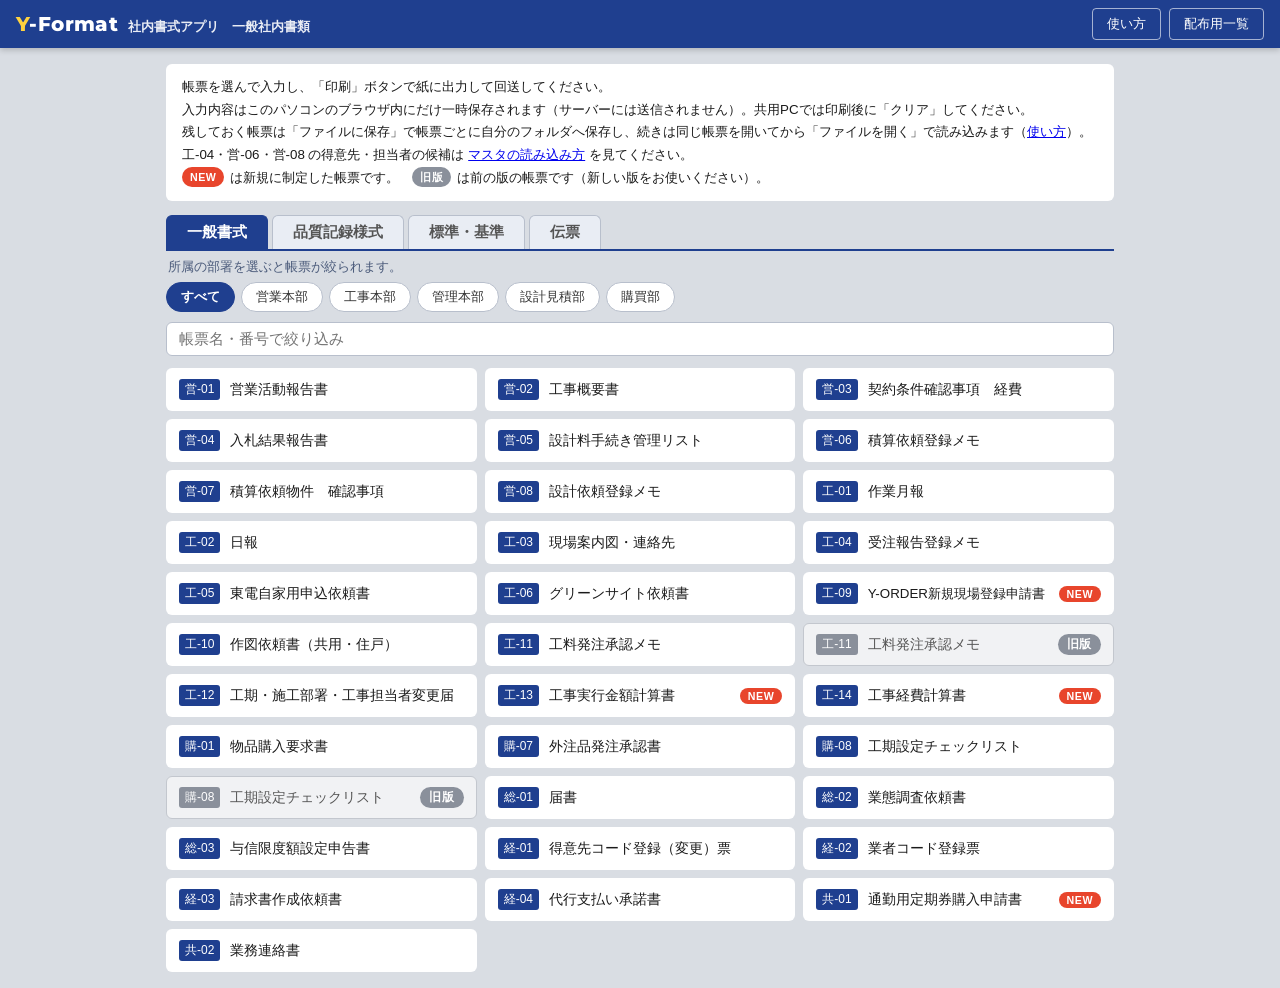
==== commit 5891d81d: "得意先・担当者マスタの読み込み方（説明書）を追加、BOX の場所を案内に - torisetsu-master.html：パソコンに慣れていない人向けの簡単な説明（A4 2枚）。BOX Drive が" ====
--- a/index.html
+++ b/index.html
@@ -12,7 +12,7 @@
 <meta name="theme-color" content="#1f3f8f">
 <link rel="preconnect" href="https://fonts.googleapis.com">
 <link rel="stylesheet" href="https://fonts.googleapis.com/css2?family=Montserrat:wght@800&display=swap">
-<link rel="stylesheet" href="assets/app.css?v=2026111747"> <!-- 版番号は form.html と同じ -->
+<link rel="stylesheet" href="assets/app.css?v=2026111749"> <!-- 版番号は form.html と同じ -->
 <style>
   .wrap { max-width: 980px; margin: 0 auto; padding: 16px; }
   .intro { background: #fff; border-radius: 6px; padding: 12px 16px; font-size: 10pt; line-height: 1.7; margin-bottom: 14px; }
@@ -85,7 +85,7 @@
   <div class="intro">
     帳票を選んで入力し、「印刷」ボタンで紙に出力して回送してください。<br>
     入力内容はこのパソコンのブラウザ内にだけ一時保存されます（サーバーには送信されません）。共用PCでは印刷後に「クリア」してください。<br>
-    残しておく帳票は「ファイルに保存」で帳票ごとに自分のフォルダへ保存し、続きは同じ帳票を開いてから「ファイルを開く」で読み込みます（<a href="torisetsu.html">使い方</a>）。<br>
+    残しておく帳票は「ファイルに保存」で帳票ごとに自分のフォルダへ保存し、続きは同じ帳票を開いてから「ファイルを開く」で読み込みます（<a href="torisetsu.html">使い方</a>）。工-04・営-06・営-08 の得意先・担当者の候補は <a href="torisetsu-master.html">マスタの読み込み方</a> を見てください。<br>
     <span class="new-legend">NEW</span> は新規に制定した帳票です。　<span class="old-legend">旧版</span> は前の版の帳票です（新しい版をお使いください）。
   </div>
   <div class="kinds" id="kinds"></div>
@@ -94,7 +94,7 @@
   <input class="search" type="search" placeholder="帳票名・番号で絞り込み" id="q">
   <div class="list" id="list"></div>
 </div>
-<script src="forms/catalog.js?v=2026111747"></script>
+<script src="forms/catalog.js?v=2026111749"></script>
 <script>
   (function () {
     var list = document.getElementById('list');
